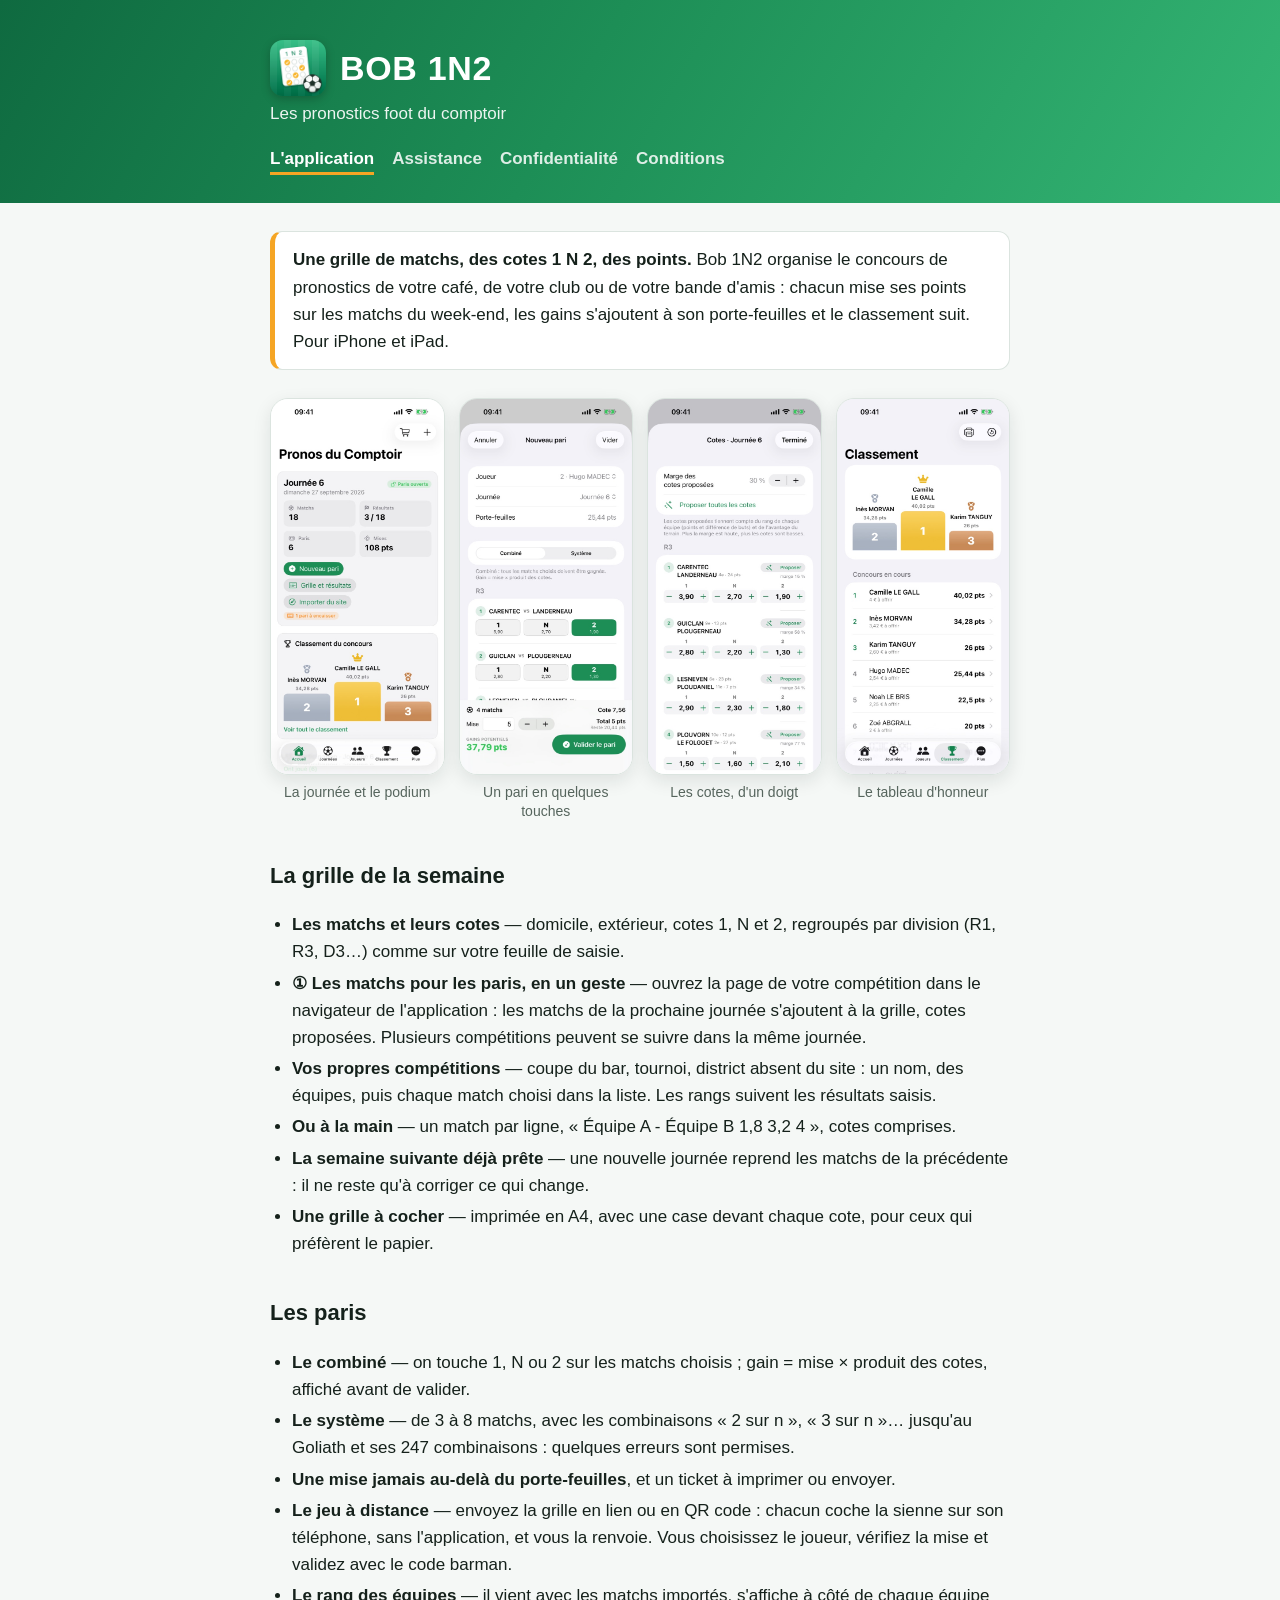
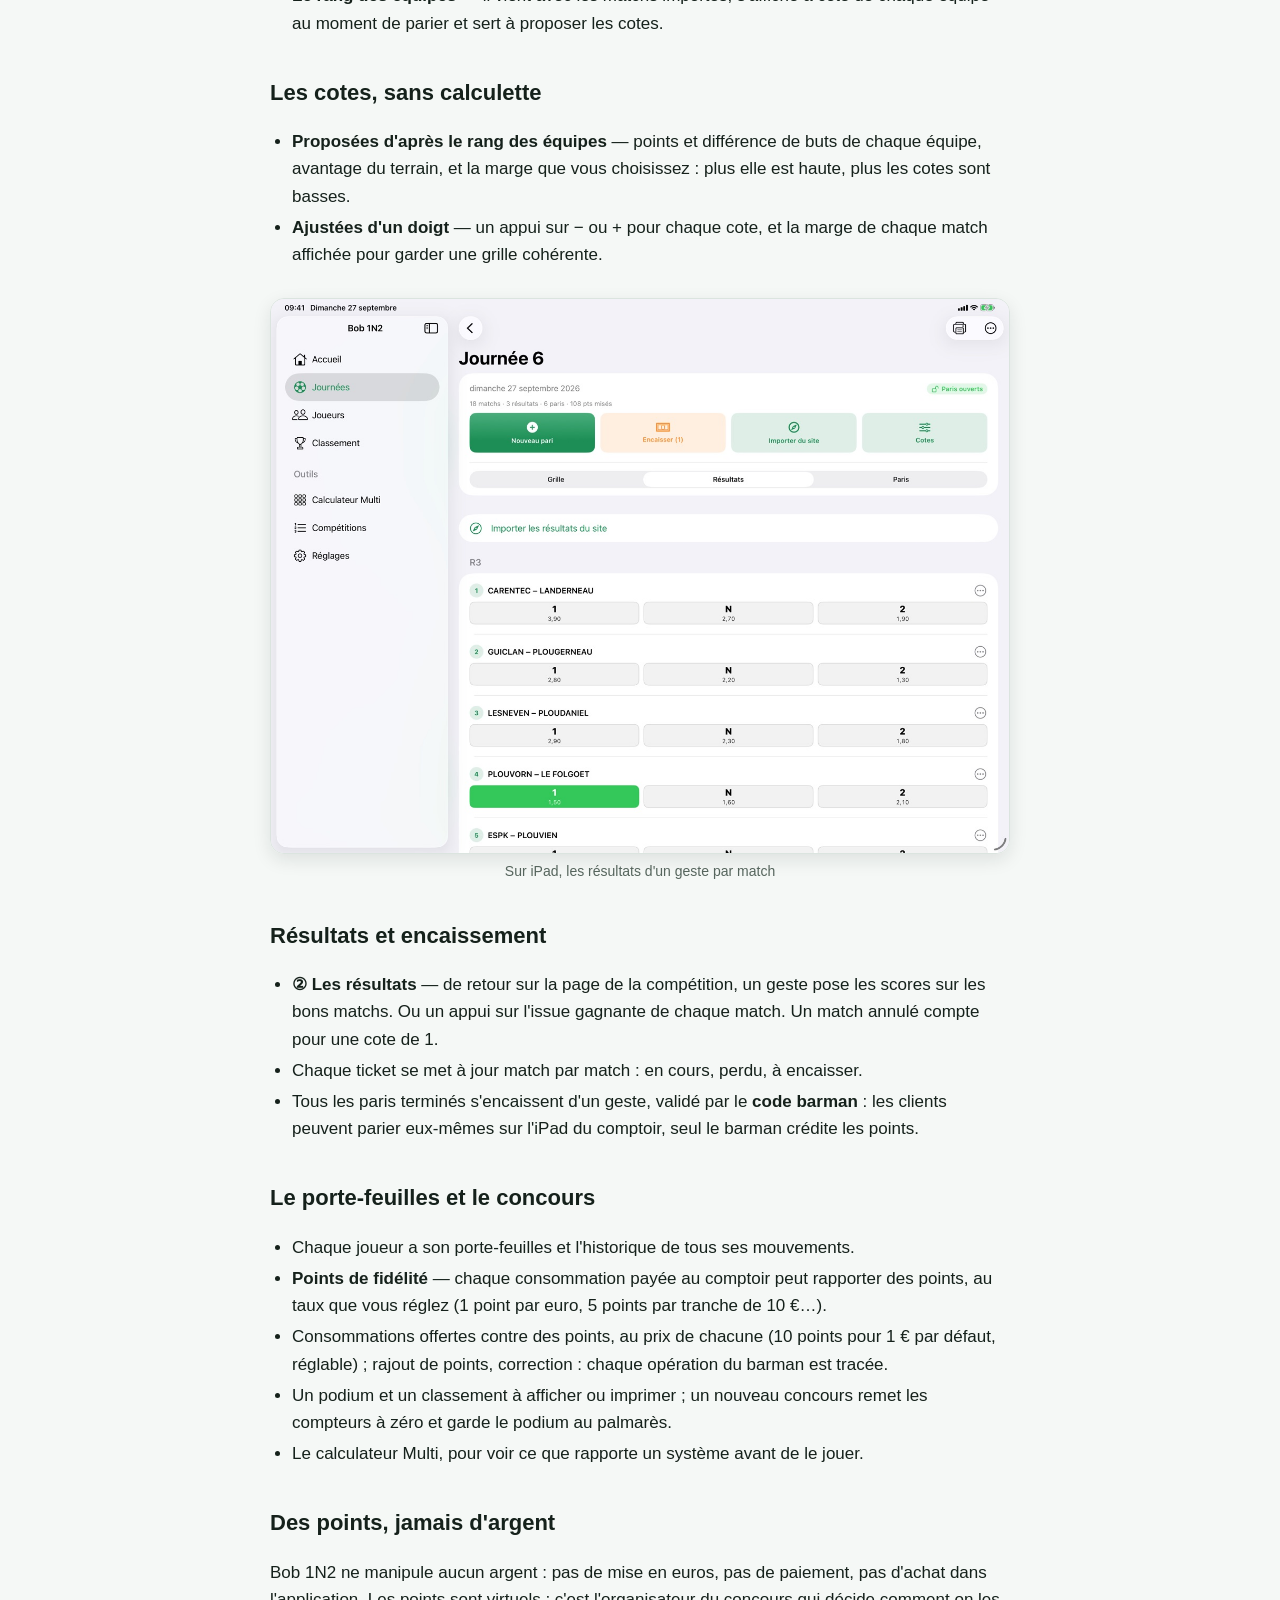
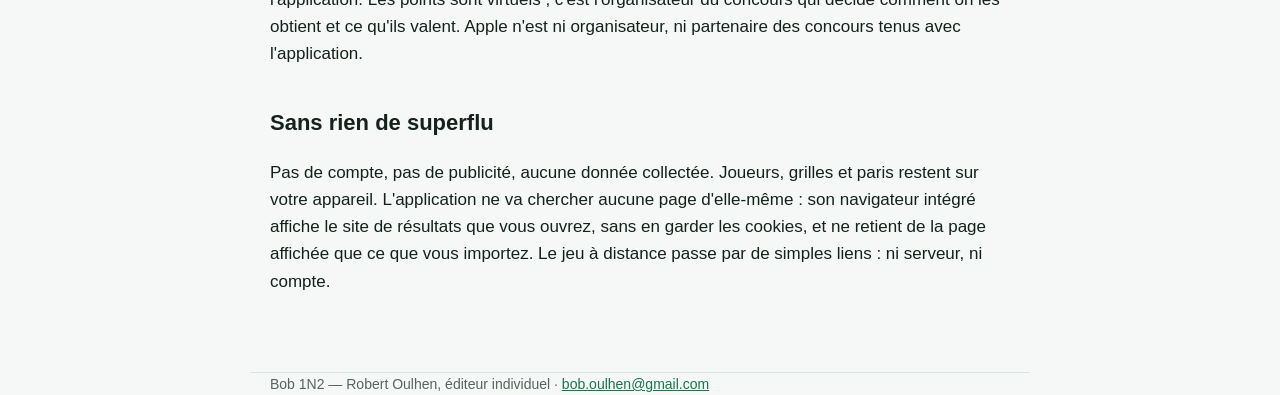
==== index.html @ dbadf841 "Jeu à distance : pages jouer/ et recu/ La grille part de l'app dans un lien (jouer/#…), le joueur la" ====
<!doctype html>
<html lang="fr">
<head>
<meta charset="utf-8">
<meta name="viewport" content="width=device-width, initial-scale=1">
<title>Les pronostics foot du comptoir — Bob 1N2</title>
<meta name="description" content="Bob 1N2 organise le concours de pronostics foot d'un café, d'un club ou d'une bande d'amis : grille 1 N 2, combinés et systèmes, points virtuels, classement. Sans compte, sans publicité.">
<link rel="icon" href="images/icone.png">
<link rel="apple-touch-icon" href="images/icone.png">
<link rel="stylesheet" href="style.css">
</head>
<body>
<header class="bandeau">
  <div class="dedans">
    <h1><img class="icone" src="images/icone.png" alt="" width="56" height="56">BOB 1N2</h1>
    <p class="accroche">Les pronostics foot du comptoir</p>
    <nav>
      <a href="index.html" aria-current="page">L'application</a>
      <a href="assistance.html">Assistance</a>
      <a href="confidentialite.html">Confidentialité</a>
      <a href="conditions.html">Conditions</a>
    </nav>
  </div>
</header>
<main class="dedans">
  <div class="encadre">
    <p><strong>Une grille de matchs, des cotes 1 N 2, des points.</strong> Bob 1N2 organise le
    concours de pronostics de votre café, de votre club ou de votre bande d'amis : chacun mise ses
    points sur les matchs du week-end, les gains s'ajoutent à son porte-feuilles et le classement
    suit. Pour iPhone et iPad.</p>
  </div>

  <div class="galerie">
    <figure><img src="images/accueil.jpg" alt="L'accueil : la journée en cours, ses matchs, ses paris et les mises, puis le podium du concours." width="599" height="1303">
      <figcaption>La journée et le podium</figcaption></figure>
    <figure><img src="images/pari.jpg" alt="Un pari : on touche 1, N ou 2 sur chaque match, la cote totale et les gains potentiels se calculent en direct." loading="lazy" width="599" height="1303">
      <figcaption>Un pari en quelques touches</figcaption></figure>
    <figure><img src="images/cotes.jpg" alt="Les cotes de la journée : chaque cote se règle avec − et +, la marge de chaque match s'affiche, et les cotes peuvent être proposées d'après les classements." loading="lazy" width="599" height="1303">
      <figcaption>Les cotes, d'un doigt</figcaption></figure>
    <figure><img src="images/classement.jpg" alt="Le classement du concours : le podium, puis tous les joueurs par nombre de points." loading="lazy" width="599" height="1303">
      <figcaption>Le tableau d'honneur</figcaption></figure>
  </div>

  <h2>La grille de la semaine</h2>
  <ul>
    <li><strong>Les matchs et leurs cotes</strong> — domicile, extérieur, cotes 1, N et 2, regroupés par
    division (R1, R3, D3…) comme sur votre feuille de saisie.</li>
    <li><strong>① Les matchs pour les paris, en un geste</strong> — ouvrez la page de votre compétition
    dans le navigateur de l'application : les matchs de la prochaine journée s'ajoutent à la grille,
    cotes proposées. Plusieurs compétitions peuvent se suivre dans la même journée.</li>
    <li><strong>Vos propres compétitions</strong> — coupe du bar, tournoi, district absent du site : un
    nom, des équipes, puis chaque match choisi dans la liste. Les rangs suivent les résultats saisis.</li>
    <li><strong>Ou à la main</strong> — un match par ligne, « Équipe A - Équipe B 1,8 3,2 4 », cotes
    comprises.</li>
    <li><strong>La semaine suivante déjà prête</strong> — une nouvelle journée reprend les matchs de la
    précédente : il ne reste qu'à corriger ce qui change.</li>
    <li><strong>Une grille à cocher</strong> — imprimée en A4, avec une case devant chaque cote, pour
    ceux qui préfèrent le papier.</li>
  </ul>

  <h2>Les paris</h2>
  <ul>
    <li><strong>Le combiné</strong> — on touche 1, N ou 2 sur les matchs choisis ; gain = mise × produit
    des cotes, affiché avant de valider.</li>
    <li><strong>Le système</strong> — de 3 à 8 matchs, avec les combinaisons « 2 sur n », « 3 sur n »…
    jusqu'au Goliath et ses 247 combinaisons : quelques erreurs sont permises.</li>
    <li><strong>Une mise jamais au-delà du porte-feuilles</strong>, et un ticket à imprimer ou envoyer.</li>
    <li><strong>Le jeu à distance</strong> — envoyez la grille en lien ou en QR code : chacun coche la
    sienne sur son téléphone, sans l'application, et vous la renvoie. Vous choisissez le joueur, vérifiez
    la mise et validez avec le code barman.</li>
    <li><strong>Le rang des équipes</strong> — il vient avec les matchs importés, s'affiche à côté de
    chaque équipe au moment de parier et sert à proposer les cotes.</li>
  </ul>

  <h2>Les cotes, sans calculette</h2>
  <ul>
    <li><strong>Proposées d'après le rang des équipes</strong> — points et différence de buts de chaque
    équipe, avantage du terrain, et la marge que vous choisissez : plus elle est haute, plus les cotes
    sont basses.</li>
    <li><strong>Ajustées d'un doigt</strong> — un appui sur − ou + pour chaque cote, et la marge de chaque
    match affichée pour garder une grille cohérente.</li>
  </ul>

  <figure class="large"><img src="images/ipad-resultats.jpg" alt="Sur iPad, la saisie des résultats : un appui sur l'issue gagnante de chaque match, qui passe en vert." loading="lazy" width="1400" height="1050">
    <figcaption>Sur iPad, les résultats d'un geste par match</figcaption></figure>

  <h2>Résultats et encaissement</h2>
  <ul>
    <li><strong>② Les résultats</strong> — de retour sur la page de la compétition, un geste pose les scores
    sur les bons matchs. Ou un appui sur l'issue gagnante de chaque match. Un match annulé compte pour
    une cote de 1.</li>
    <li>Chaque ticket se met à jour match par match : en cours, perdu, à encaisser.</li>
    <li>Tous les paris terminés s'encaissent d'un geste, validé par le <strong>code barman</strong> :
    les clients peuvent parier eux-mêmes sur l'iPad du comptoir, seul le barman crédite les points.</li>
  </ul>

  <h2>Le porte-feuilles et le concours</h2>
  <ul>
    <li>Chaque joueur a son porte-feuilles et l'historique de tous ses mouvements.</li>
    <li><strong>Points de fidélité</strong> — chaque consommation payée au comptoir peut rapporter des
    points, au taux que vous réglez (1 point par euro, 5 points par tranche de 10 €…).</li>
    <li>Consommations offertes contre des points, au prix de chacune (10 points pour 1 € par défaut,
    réglable) ; rajout de points, correction : chaque opération du barman est tracée.</li>
    <li>Un podium et un classement à afficher ou imprimer ; un nouveau concours remet les compteurs à
    zéro et garde le podium au palmarès.</li>
    <li>Le calculateur Multi, pour voir ce que rapporte un système avant de le jouer.</li>
  </ul>

  <h2>Des points, jamais d'argent</h2>
  <p>Bob 1N2 ne manipule aucun argent : pas de mise en euros, pas de paiement, pas d'achat dans
  l'application. Les points sont virtuels ; c'est l'organisateur du concours qui décide comment on les
  obtient et ce qu'ils valent. Apple n'est ni organisateur, ni partenaire des concours tenus avec
  l'application.</p>

  <h2>Sans rien de superflu</h2>
  <p>Pas de compte, pas de publicité, aucune donnée collectée. Joueurs, grilles et paris restent sur
  votre appareil. L'application ne va chercher aucune page d'elle-même : son navigateur intégré
  affiche le site de résultats que vous ouvrez, sans en garder les cookies, et ne retient de la page
  affichée que ce que vous importez. Le jeu à distance passe par de simples liens : ni serveur, ni
  compte.</p>
</main>
<footer class="dedans">Bob 1N2 — Robert Oulhen, éditeur individuel · <a href="mailto:bob.oulhen@gmail.com">bob.oulhen@gmail.com</a></footer>
</body>
</html>
---- style.css ----
:root { --encre: #15211b; --doux: #56655d; --fond: #f5f8f6; --carte: #ffffff; --trait: #dbe4df;
        --vert: #1d8e56; --vert-fonce: #0f6a40; --vert-clair: #34b574; --lien: #13784a; --or: #f5a524; }
@media (prefers-color-scheme: dark) {
  :root { --encre: #e6efe9; --doux: #9db0a5; --fond: #0e1512; --carte: #16211b; --trait: #27362e;
          --lien: #6fd3a0; }
}
* { box-sizing: border-box; }
body { margin: 0; background: var(--fond); color: var(--encre);
       font: 17px/1.6 -apple-system, BlinkMacSystemFont, "Segoe UI", sans-serif; }
.bandeau { background: linear-gradient(120deg, var(--vert-fonce), var(--vert) 45%, var(--vert-clair)); color: #fff; padding: 40px 0 28px; }
.dedans { max-width: 780px; margin: 0 auto; padding: 0 20px; }
h1 { margin: 0; font-size: 34px; letter-spacing: .02em; display: flex; align-items: center; gap: 14px; }
.icone { width: 56px; height: 56px; border-radius: 13px; box-shadow: 0 3px 10px rgba(0,0,0,.22); flex: none; }
.accroche { margin: 4px 0 18px; opacity: .92; }
nav { display: flex; gap: 18px; flex-wrap: wrap; }
nav a { color: #fff; text-decoration: none; font-weight: 600; opacity: .85; }
nav a[aria-current="page"] { opacity: 1; border-bottom: 3px solid var(--or); }
main.dedans { padding-top: 28px; padding-bottom: 60px; }
h2 { margin-top: 38px; font-size: 22px; }
h3 { margin-bottom: 4px; font-size: 18px; }
h3 + p { margin-top: 0; }
a { color: var(--lien); }
.date { color: var(--doux); font-size: 14px; }
.encadre { background: var(--carte); border: 1px solid var(--trait); border-left: 5px solid var(--or);
           border-radius: 12px; padding: 14px 18px; }
.encadre h3 { margin: 0 0 6px; }
.encadre p { margin: 0; }
.encadre p + p { margin-top: 8px; }
ul { padding-left: 22px; }
li { margin: 4px 0; }
table { width: 100%; border-collapse: collapse; margin: 12px 0; background: var(--carte); }
th, td { text-align: left; padding: 9px 10px; border-bottom: 1px solid var(--trait); vertical-align: top; }
th { font-size: 14px; color: var(--doux); }
footer { color: var(--doux); font-size: 14px; border-top: 1px solid var(--trait); padding: 18px 20px 40px; }
.galerie { display: grid; grid-template-columns: repeat(4, 1fr); gap: 14px; margin: 28px 0 8px; }
.galerie figure, .large { margin: 0; text-align: center; }
.galerie img, .large img { width: 100%; height: auto; display: block; border-radius: 18px; border: 1px solid var(--trait);
                           box-shadow: 0 6px 18px rgba(21,33,27,.10); }
.large { margin: 30px 0 8px; }
.large img { border-radius: 14px; }
figcaption { margin-top: 8px; font-size: 14px; color: var(--doux); line-height: 1.3; }
@media (max-width: 620px) {
  .galerie { grid-template-columns: repeat(2, 1fr); }
  h1 { font-size: 28px; }
  .icone { width: 46px; height: 46px; border-radius: 11px; }
}
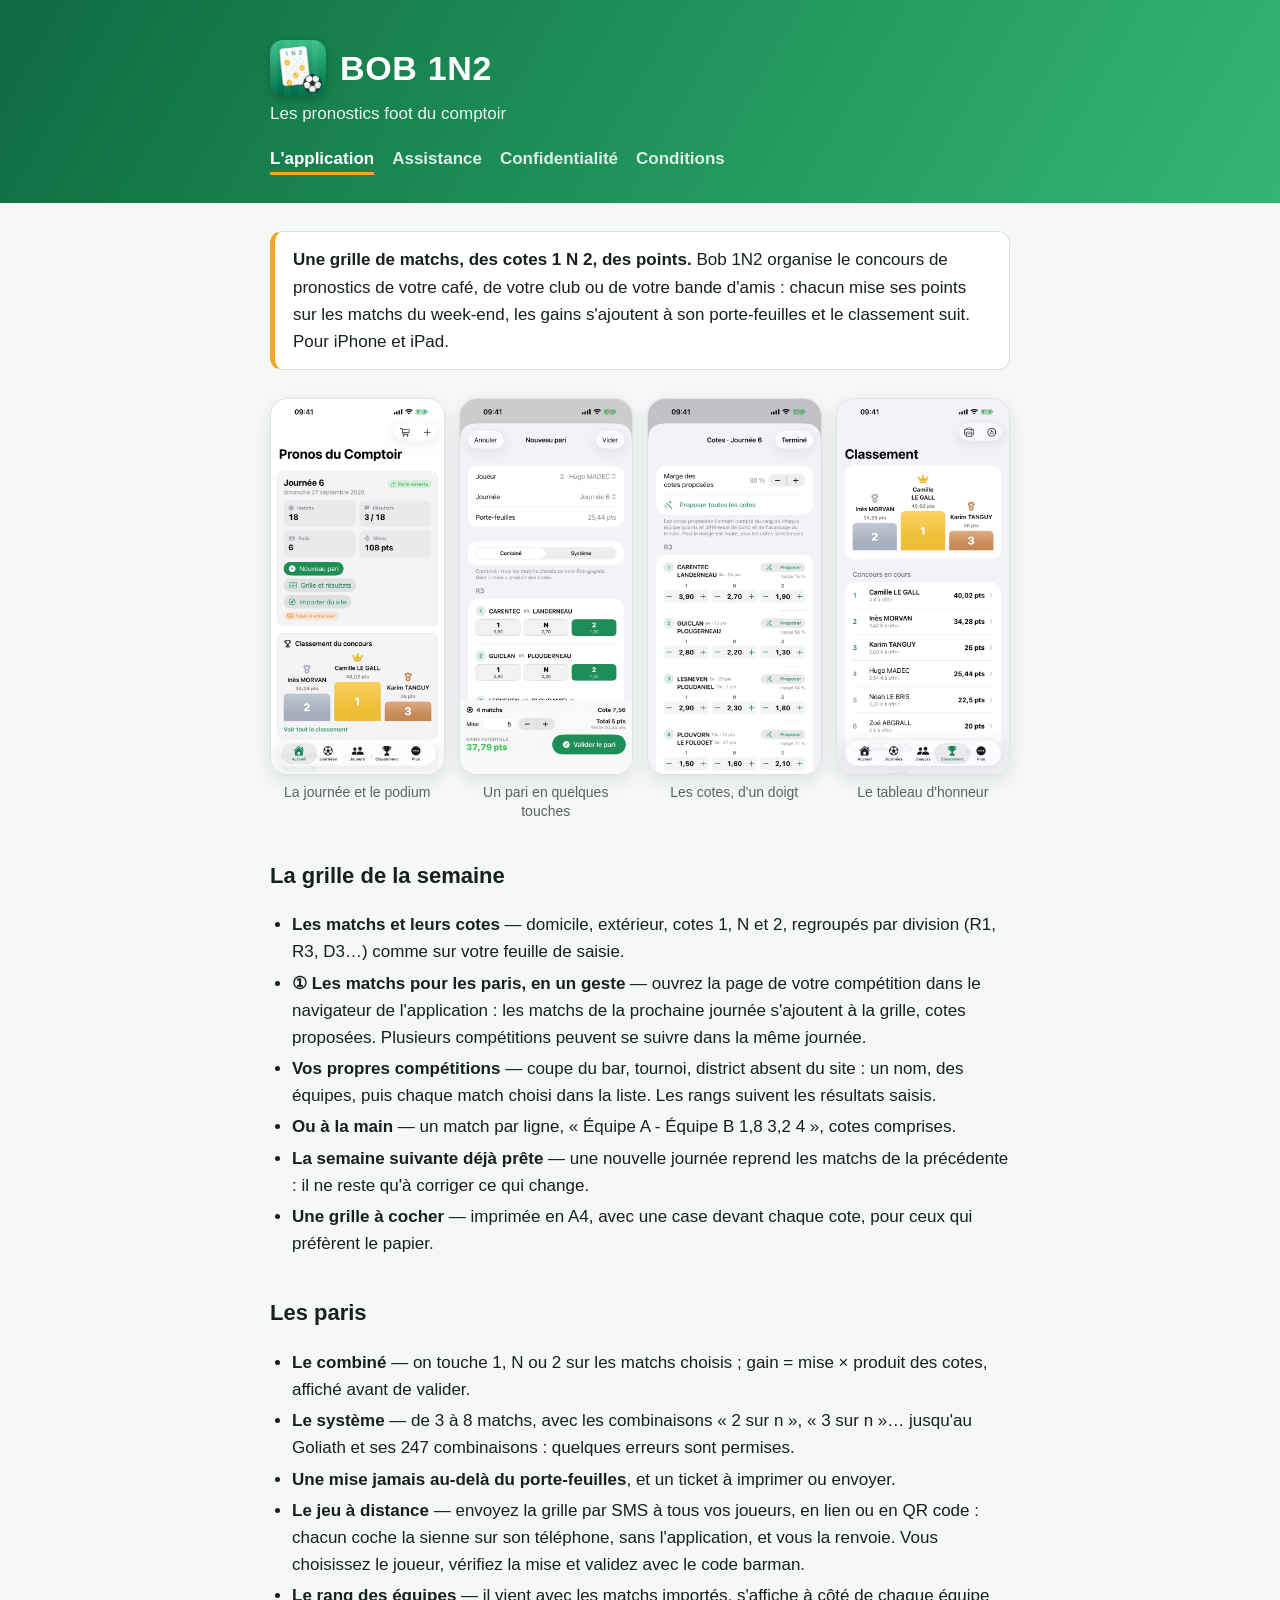
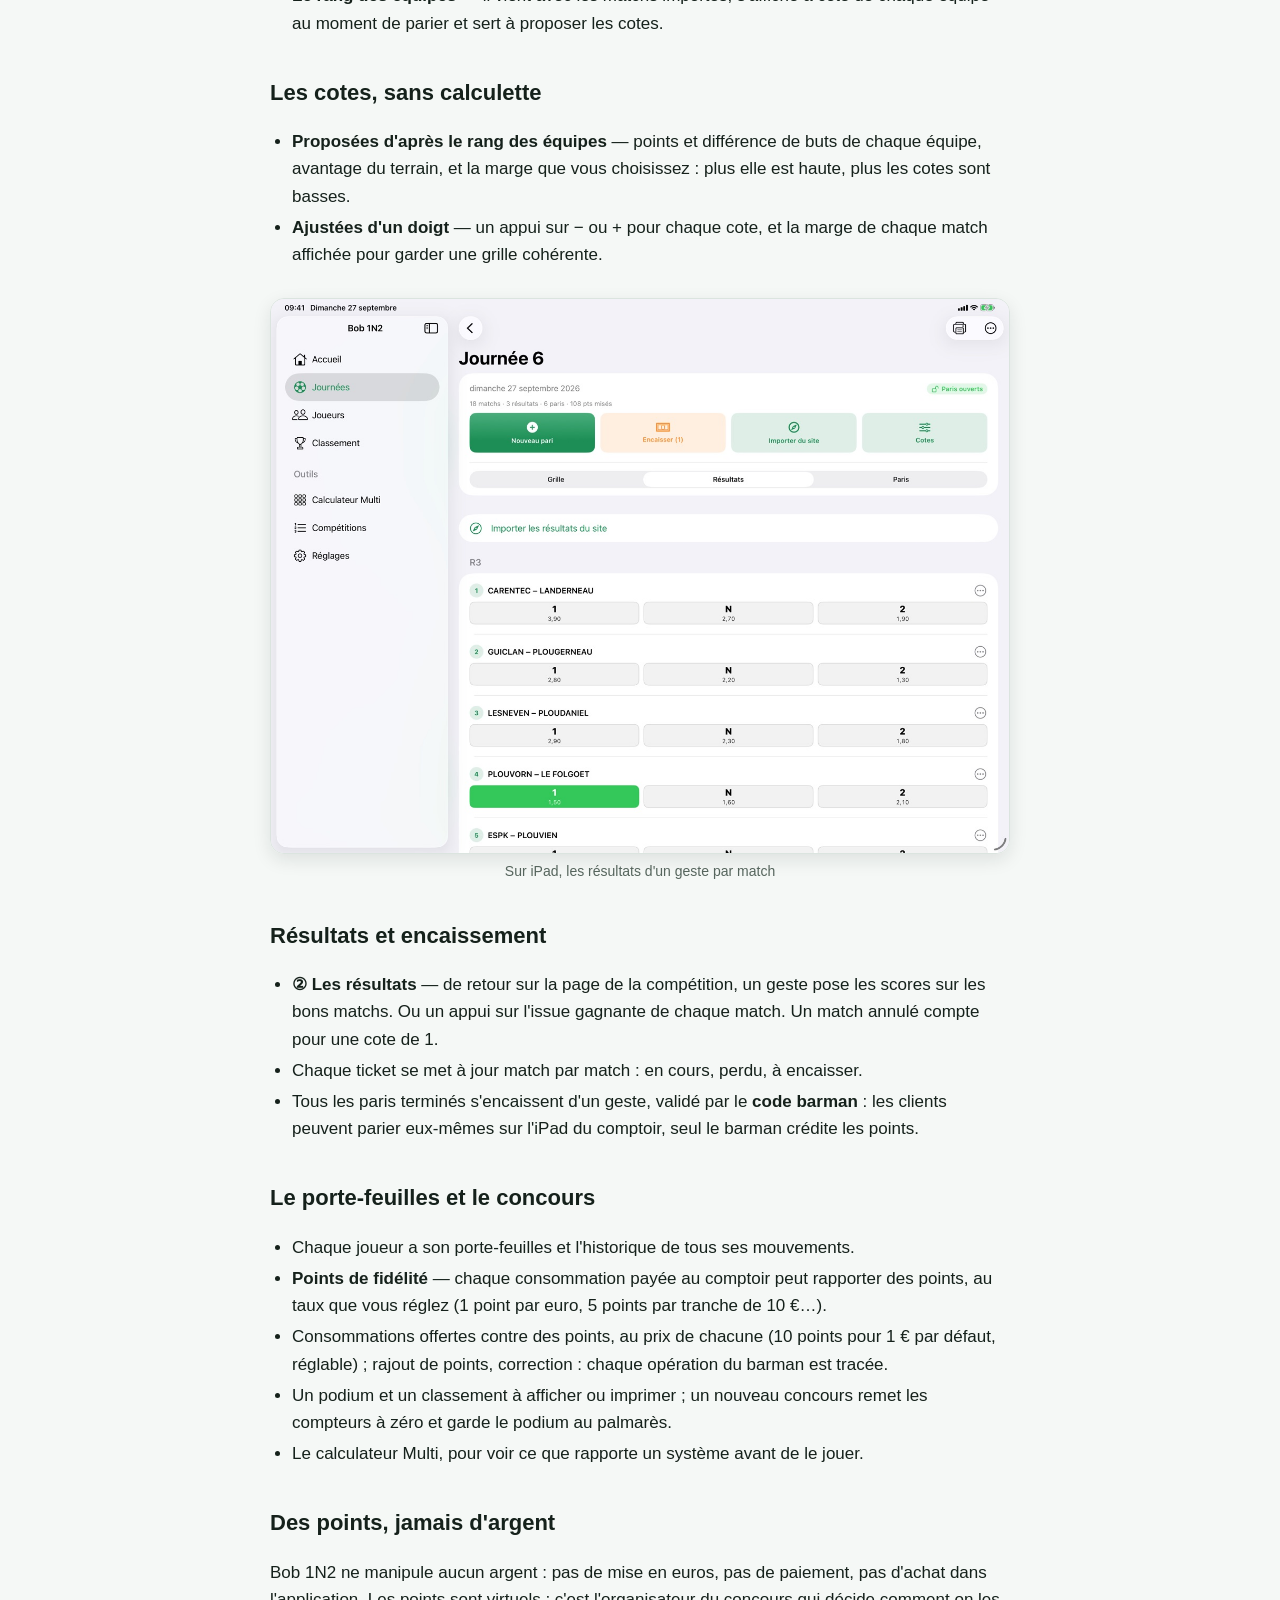
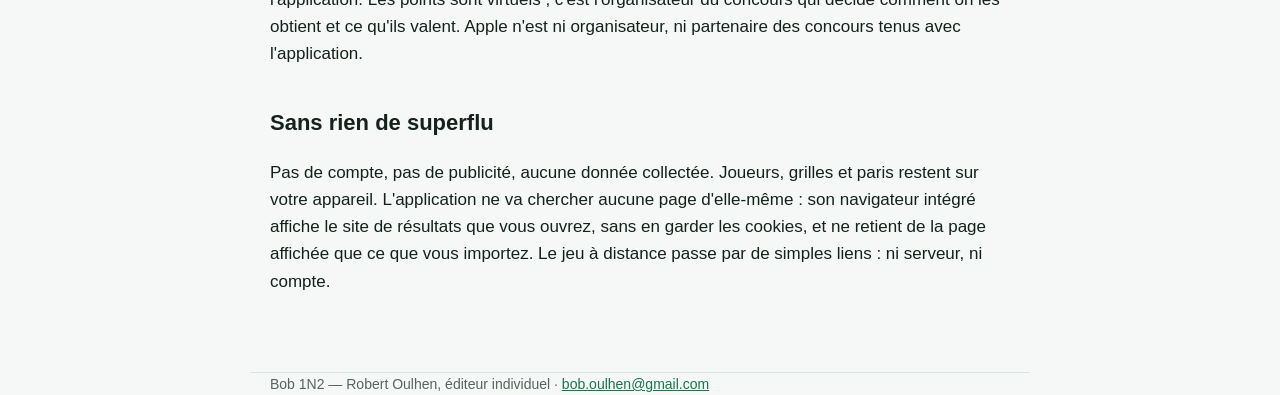
==== commit 1a5c0bab: "Jeu à distance : envoi par SMS et lien personnel Le lien envoyé à un joueur porte, après un « . », s" ====
--- a/index.html
+++ b/index.html
@@ -65,8 +65,8 @@
     <li><strong>Le système</strong> — de 3 à 8 matchs, avec les combinaisons « 2 sur n », « 3 sur n »…
     jusqu'au Goliath et ses 247 combinaisons : quelques erreurs sont permises.</li>
     <li><strong>Une mise jamais au-delà du porte-feuilles</strong>, et un ticket à imprimer ou envoyer.</li>
-    <li><strong>Le jeu à distance</strong> — envoyez la grille en lien ou en QR code : chacun coche la
-    sienne sur son téléphone, sans l'application, et vous la renvoie. Vous choisissez le joueur, vérifiez
+    <li><strong>Le jeu à distance</strong> — envoyez la grille par SMS à tous vos joueurs, en lien ou en
+    QR code : chacun coche la sienne sur son téléphone, sans l'application, et vous la renvoie. Vous choisissez le joueur, vérifiez
     la mise et validez avec le code barman.</li>
     <li><strong>Le rang des équipes</strong> — il vient avec les matchs importés, s'affiche à côté de
     chaque équipe au moment de parier et sert à proposer les cotes.</li>
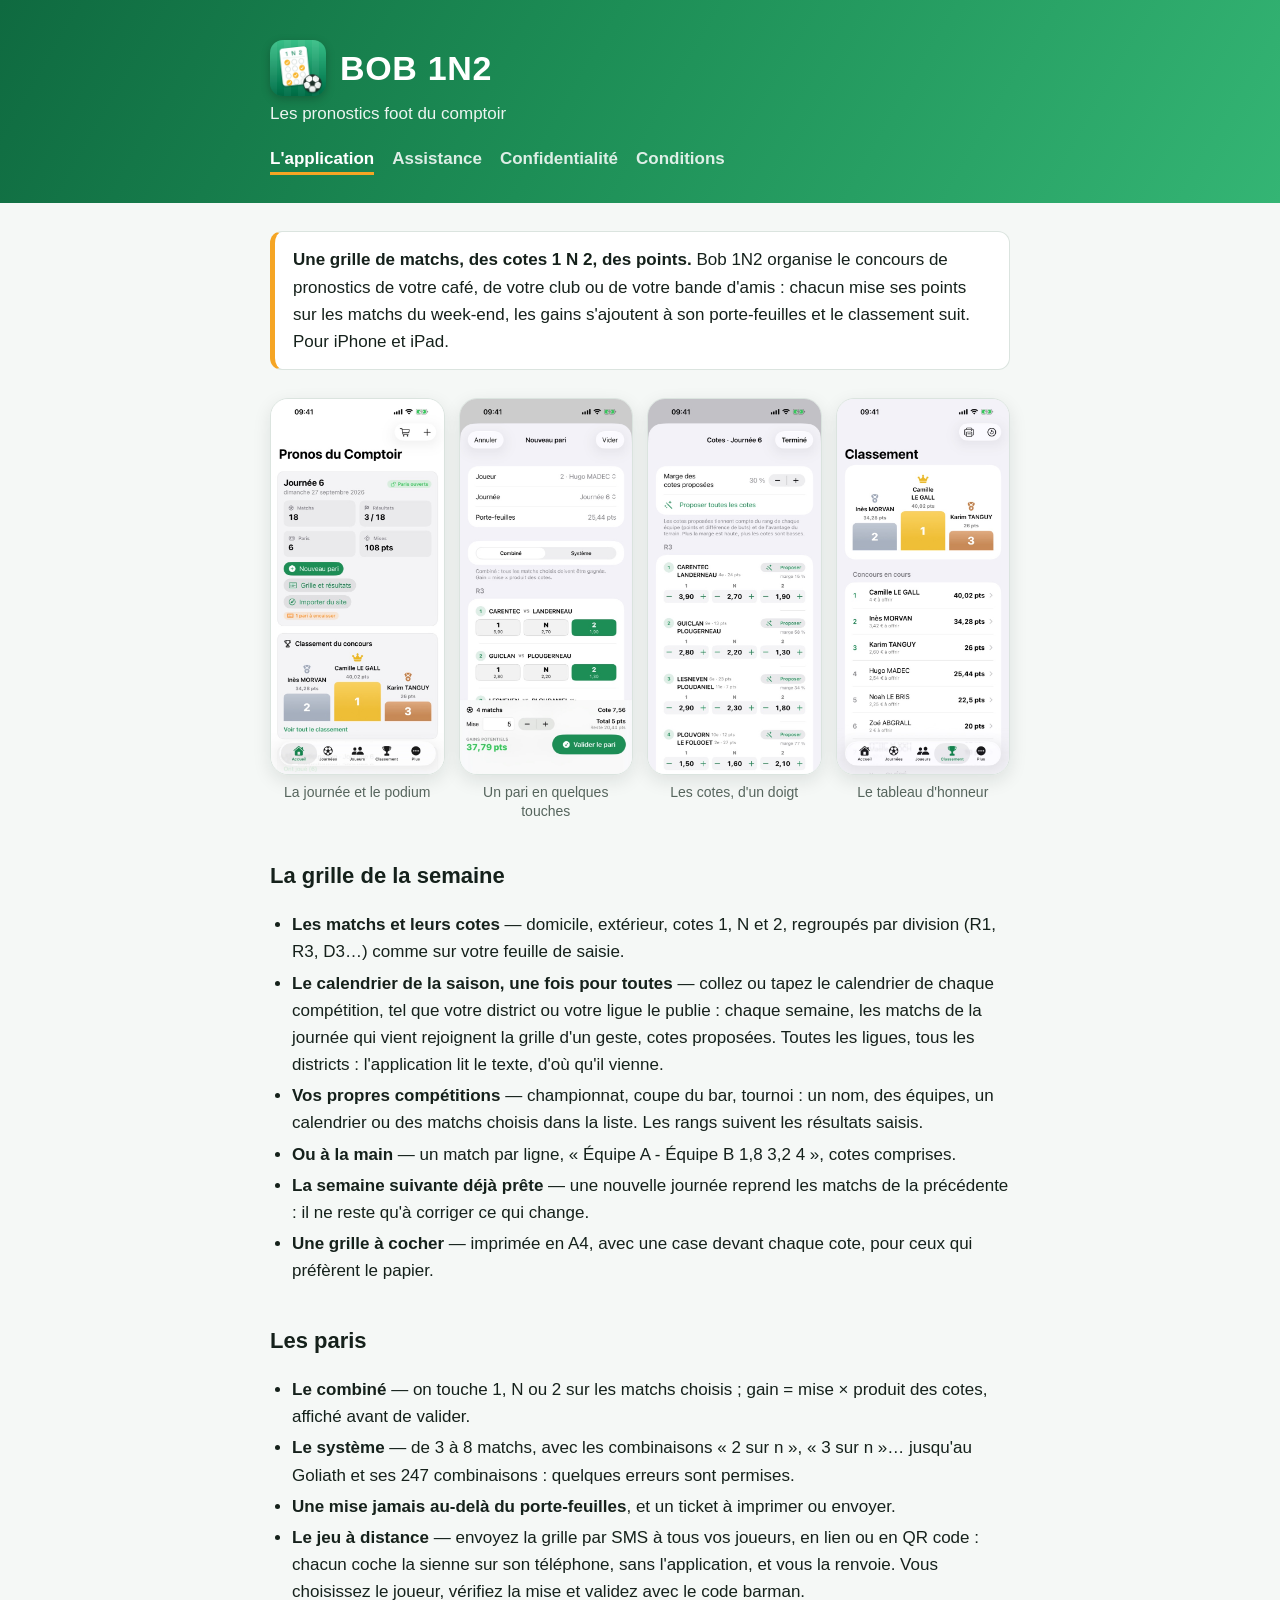
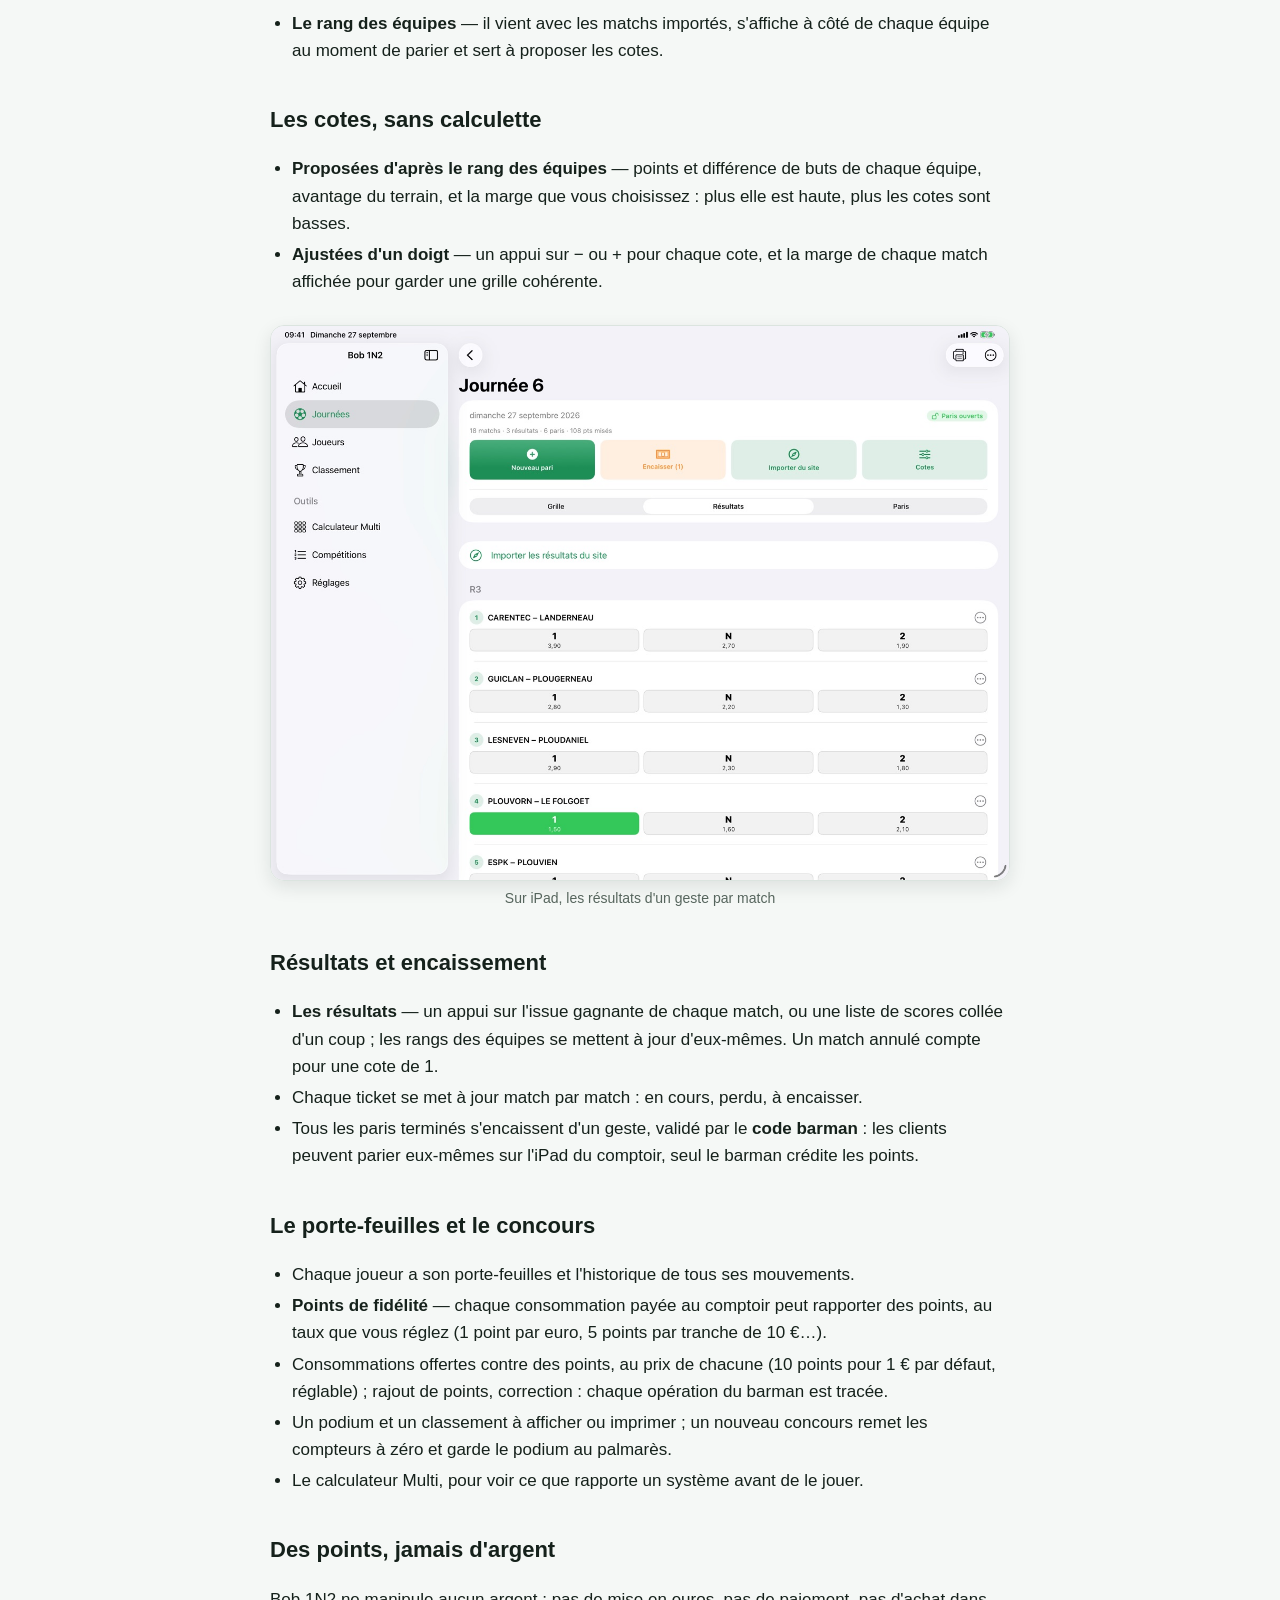
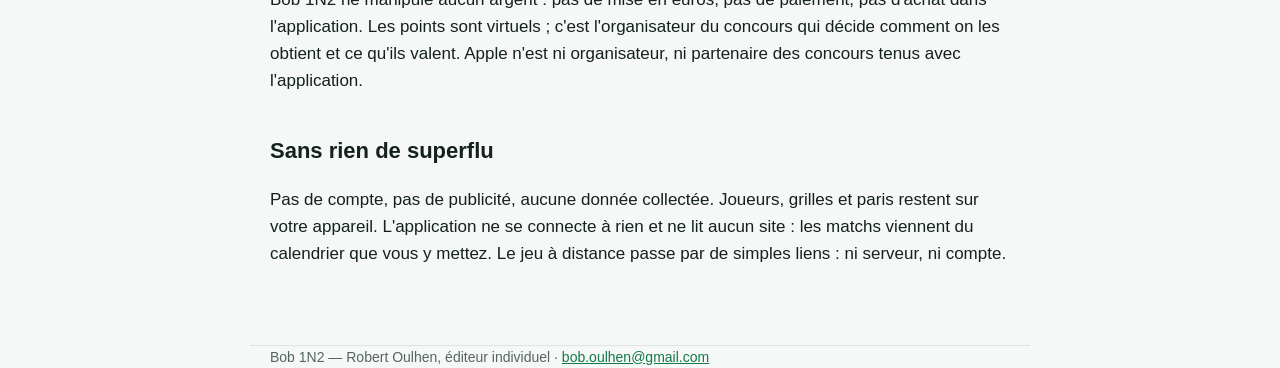
==== commit 18b36edd: "Plus de navigateur intégré : le calendrier de la saison à la place NEWSOUEST a refusé toute utilisat" ====
--- a/index.html
+++ b/index.html
@@ -45,11 +45,12 @@
   <ul>
     <li><strong>Les matchs et leurs cotes</strong> — domicile, extérieur, cotes 1, N et 2, regroupés par
     division (R1, R3, D3…) comme sur votre feuille de saisie.</li>
-    <li><strong>① Les matchs pour les paris, en un geste</strong> — ouvrez la page de votre compétition
-    dans le navigateur de l'application : les matchs de la prochaine journée s'ajoutent à la grille,
-    cotes proposées. Plusieurs compétitions peuvent se suivre dans la même journée.</li>
-    <li><strong>Vos propres compétitions</strong> — coupe du bar, tournoi, district absent du site : un
-    nom, des équipes, puis chaque match choisi dans la liste. Les rangs suivent les résultats saisis.</li>
+    <li><strong>Le calendrier de la saison, une fois pour toutes</strong> — collez ou tapez le
+    calendrier de chaque compétition, tel que votre district ou votre ligue le publie : chaque semaine,
+    les matchs de la journée qui vient rejoignent la grille d'un geste, cotes proposées. Toutes les
+    ligues, tous les districts : l'application lit le texte, d'où qu'il vienne.</li>
+    <li><strong>Vos propres compétitions</strong> — championnat, coupe du bar, tournoi : un nom, des
+    équipes, un calendrier ou des matchs choisis dans la liste. Les rangs suivent les résultats saisis.</li>
     <li><strong>Ou à la main</strong> — un match par ligne, « Équipe A - Équipe B 1,8 3,2 4 », cotes
     comprises.</li>
     <li><strong>La semaine suivante déjà prête</strong> — une nouvelle journée reprend les matchs de la
@@ -86,9 +87,9 @@
 
   <h2>Résultats et encaissement</h2>
   <ul>
-    <li><strong>② Les résultats</strong> — de retour sur la page de la compétition, un geste pose les scores
-    sur les bons matchs. Ou un appui sur l'issue gagnante de chaque match. Un match annulé compte pour
-    une cote de 1.</li>
+    <li><strong>Les résultats</strong> — un appui sur l'issue gagnante de chaque match, ou une liste de
+    scores collée d'un coup ; les rangs des équipes se mettent à jour d'eux-mêmes. Un match annulé
+    compte pour une cote de 1.</li>
     <li>Chaque ticket se met à jour match par match : en cours, perdu, à encaisser.</li>
     <li>Tous les paris terminés s'encaissent d'un geste, validé par le <strong>code barman</strong> :
     les clients peuvent parier eux-mêmes sur l'iPad du comptoir, seul le barman crédite les points.</li>
@@ -114,9 +115,8 @@
 
   <h2>Sans rien de superflu</h2>
   <p>Pas de compte, pas de publicité, aucune donnée collectée. Joueurs, grilles et paris restent sur
-  votre appareil. L'application ne va chercher aucune page d'elle-même : son navigateur intégré
-  affiche le site de résultats que vous ouvrez, sans en garder les cookies, et ne retient de la page
-  affichée que ce que vous importez. Le jeu à distance passe par de simples liens : ni serveur, ni
+  votre appareil. L'application ne se connecte à rien et ne lit aucun site : les matchs viennent du
+  calendrier que vous y mettez. Le jeu à distance passe par de simples liens : ni serveur, ni
   compte.</p>
 </main>
 <footer class="dedans">Bob 1N2 — Robert Oulhen, éditeur individuel · <a href="mailto:bob.oulhen@gmail.com">bob.oulhen@gmail.com</a></footer>
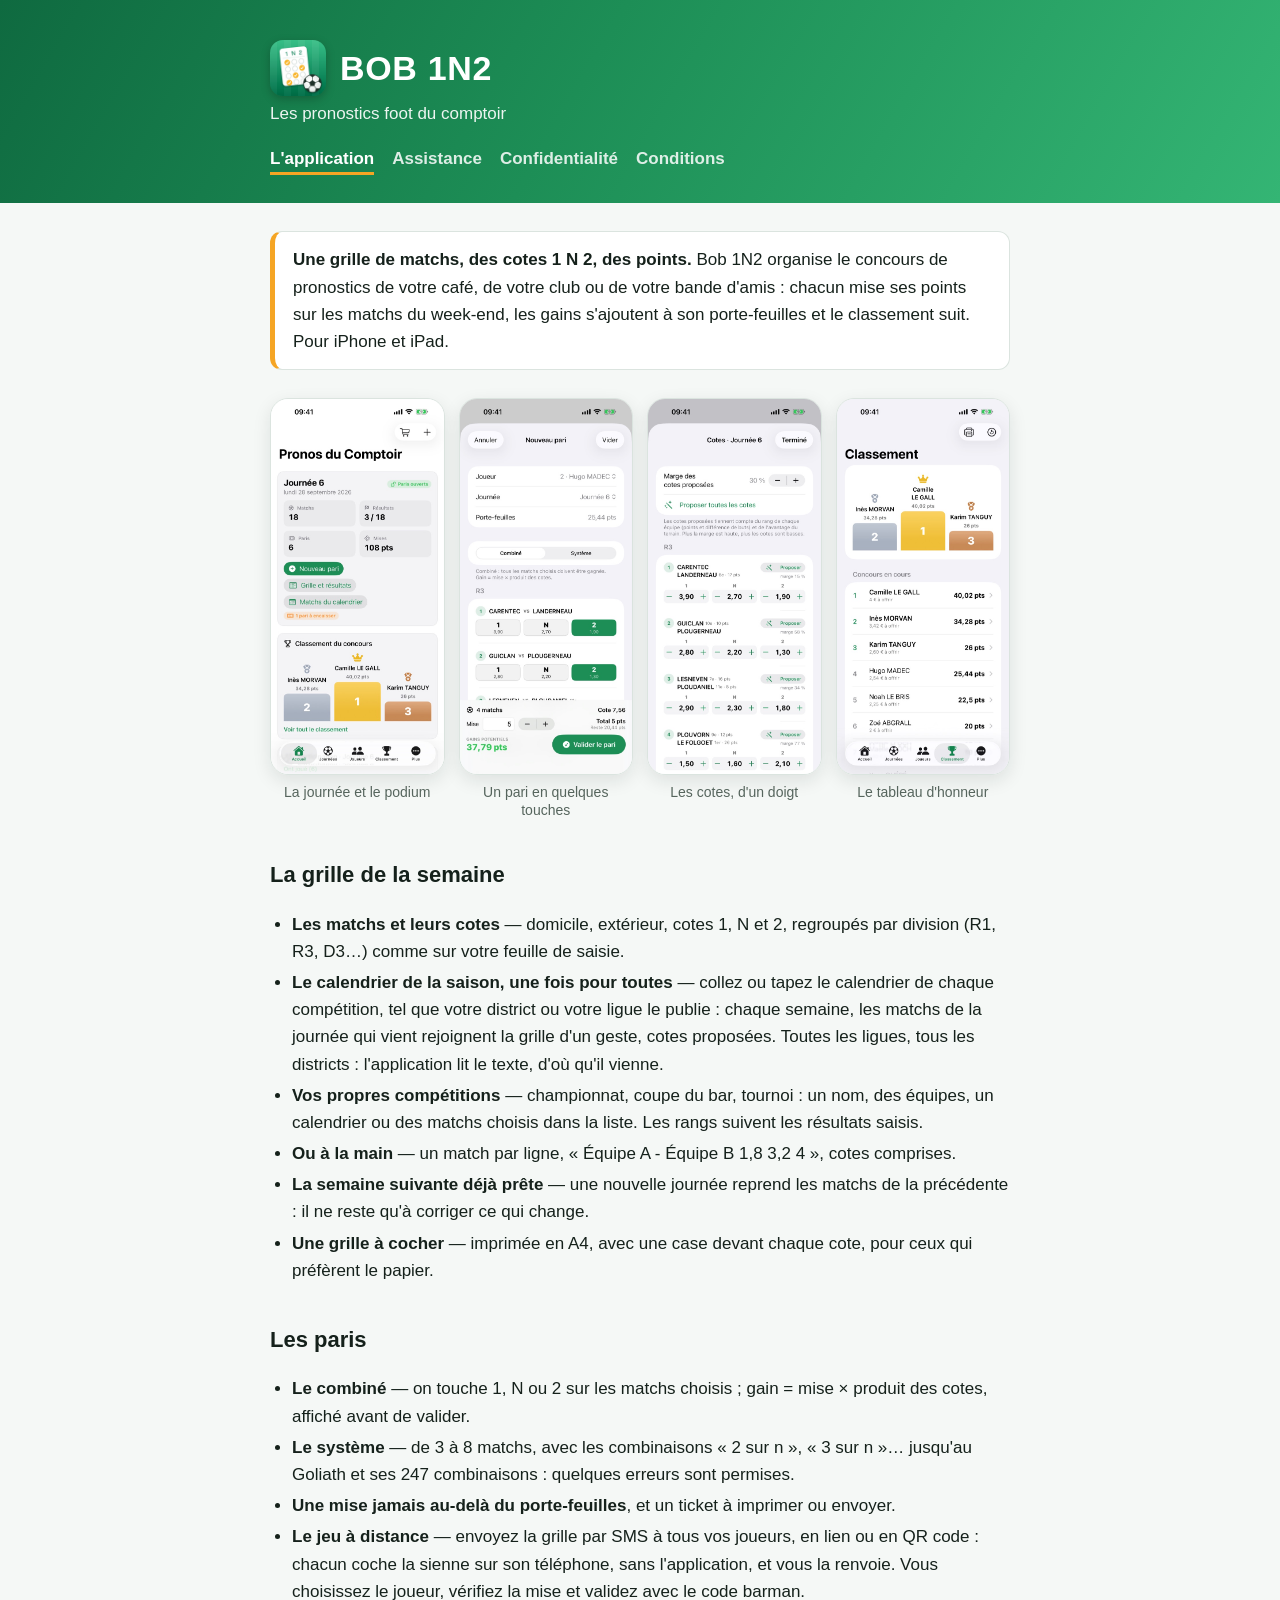
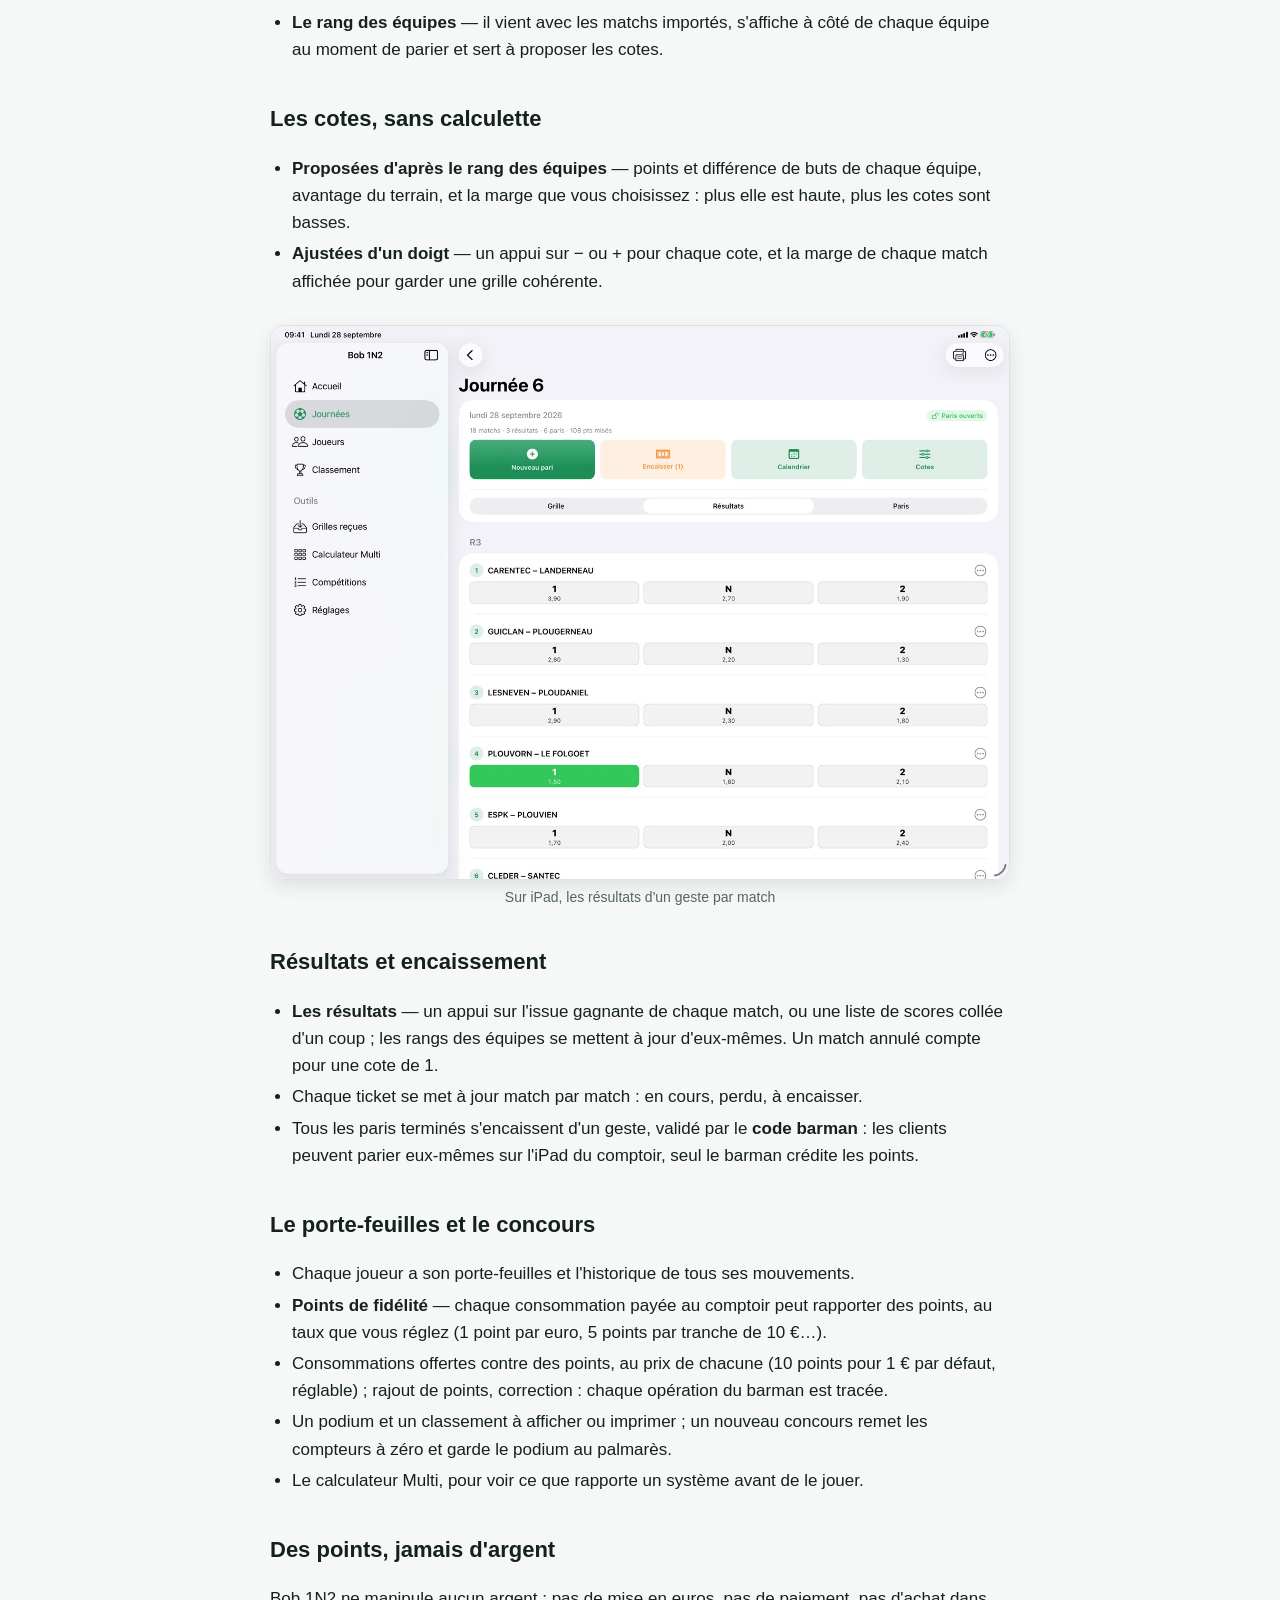
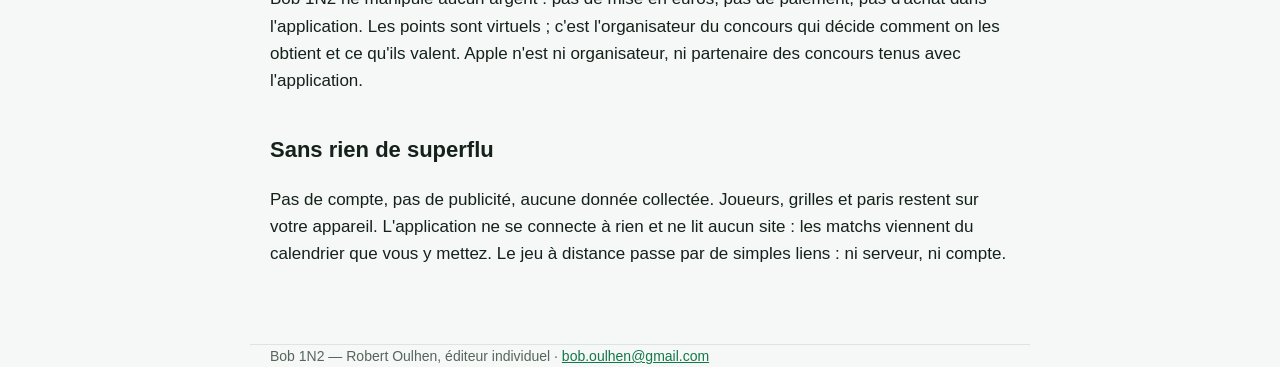
==== commit e3822fac: "Images reprises des nouvelles captures (Matchs du calendrier) Co-Authored-By: Claude Opus 5.5 <norep" ====
--- a/index.html
+++ b/index.html
@@ -31,13 +31,13 @@
   </div>
 
   <div class="galerie">
-    <figure><img src="images/accueil.jpg" alt="L'accueil : la journée en cours, ses matchs, ses paris et les mises, puis le podium du concours." width="599" height="1303">
+    <figure><img src="images/accueil.jpg" alt="L'accueil : la journée en cours, ses matchs, ses paris et les mises, puis le podium du concours." width="599" height="1301">
       <figcaption>La journée et le podium</figcaption></figure>
-    <figure><img src="images/pari.jpg" alt="Un pari : on touche 1, N ou 2 sur chaque match, la cote totale et les gains potentiels se calculent en direct." loading="lazy" width="599" height="1303">
+    <figure><img src="images/pari.jpg" alt="Un pari : on touche 1, N ou 2 sur chaque match, la cote totale et les gains potentiels se calculent en direct." loading="lazy" width="599" height="1301">
       <figcaption>Un pari en quelques touches</figcaption></figure>
-    <figure><img src="images/cotes.jpg" alt="Les cotes de la journée : chaque cote se règle avec − et +, la marge de chaque match s'affiche, et les cotes peuvent être proposées d'après les classements." loading="lazy" width="599" height="1303">
+    <figure><img src="images/cotes.jpg" alt="Les cotes de la journée : chaque cote se règle avec − et +, la marge de chaque match s'affiche, et les cotes peuvent être proposées d'après les classements." loading="lazy" width="599" height="1301">
       <figcaption>Les cotes, d'un doigt</figcaption></figure>
-    <figure><img src="images/classement.jpg" alt="Le classement du concours : le podium, puis tous les joueurs par nombre de points." loading="lazy" width="599" height="1303">
+    <figure><img src="images/classement.jpg" alt="Le classement du concours : le podium, puis tous les joueurs par nombre de points." loading="lazy" width="599" height="1301">
       <figcaption>Le tableau d'honneur</figcaption></figure>
   </div>
 
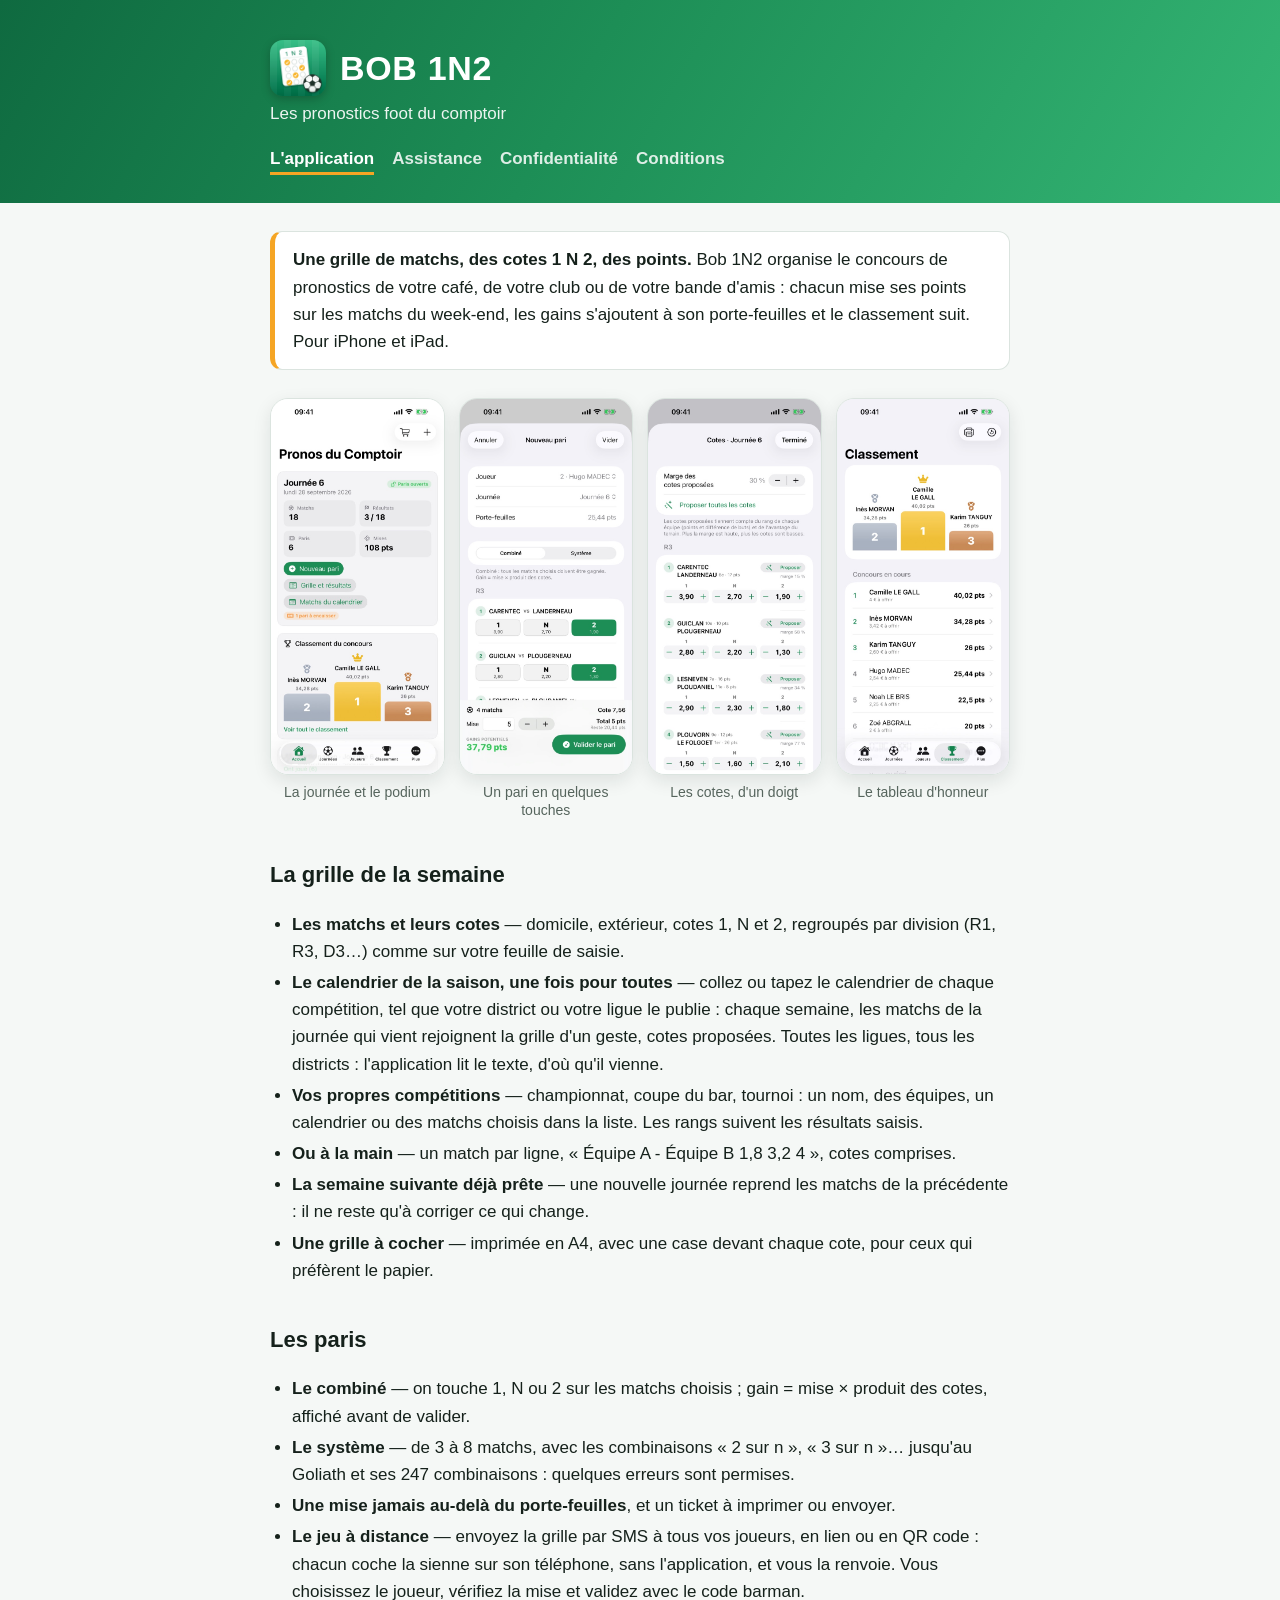
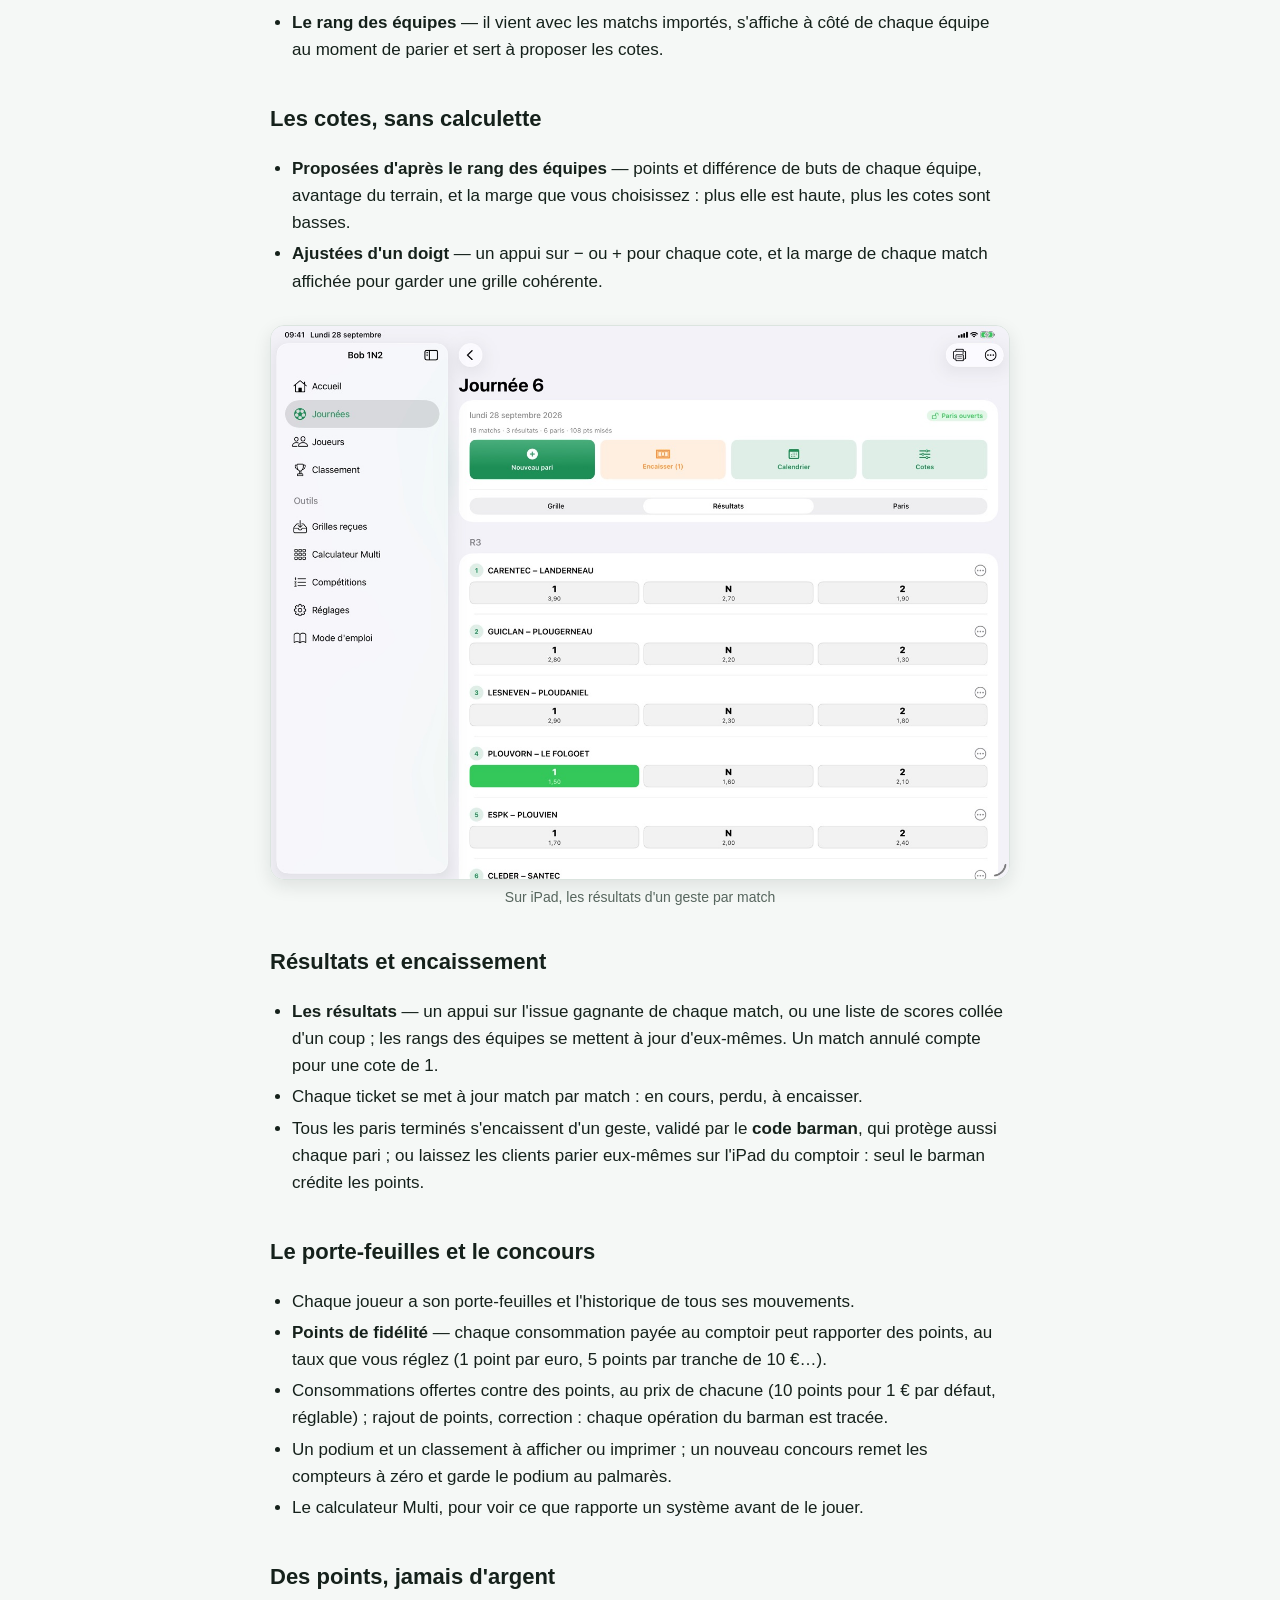
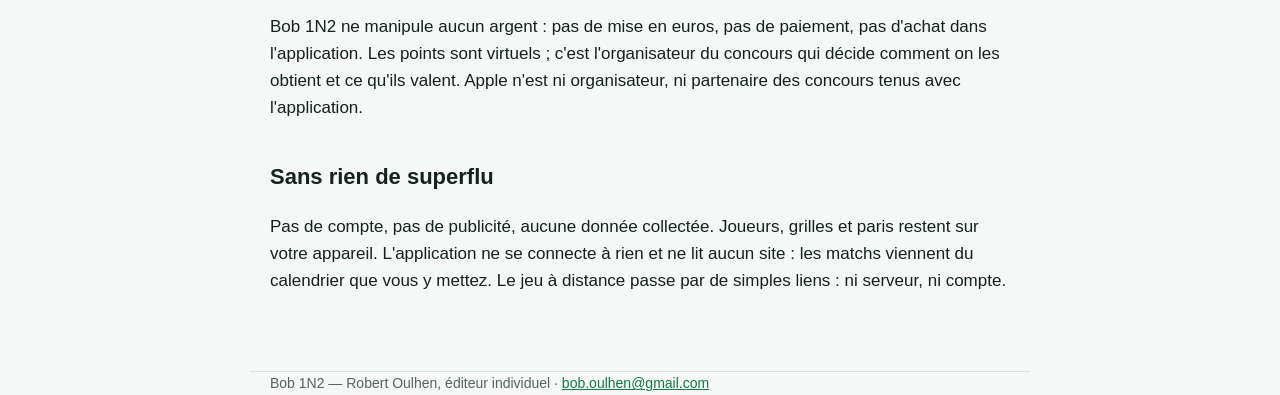
==== commit e325f2fb: "Code barman : il valide aussi chaque pari Co-Authored-By: Claude Opus 5.5 <noreply@anthropic.com>" ====
--- a/index.html
+++ b/index.html
@@ -91,8 +91,9 @@
     scores collée d'un coup ; les rangs des équipes se mettent à jour d'eux-mêmes. Un match annulé
     compte pour une cote de 1.</li>
     <li>Chaque ticket se met à jour match par match : en cours, perdu, à encaisser.</li>
-    <li>Tous les paris terminés s'encaissent d'un geste, validé par le <strong>code barman</strong> :
-    les clients peuvent parier eux-mêmes sur l'iPad du comptoir, seul le barman crédite les points.</li>
+    <li>Tous les paris terminés s'encaissent d'un geste, validé par le <strong>code barman</strong>, qui
+    protège aussi chaque pari ; ou laissez les clients parier eux-mêmes sur l'iPad du comptoir : seul le
+    barman crédite les points.</li>
   </ul>
 
   <h2>Le porte-feuilles et le concours</h2>
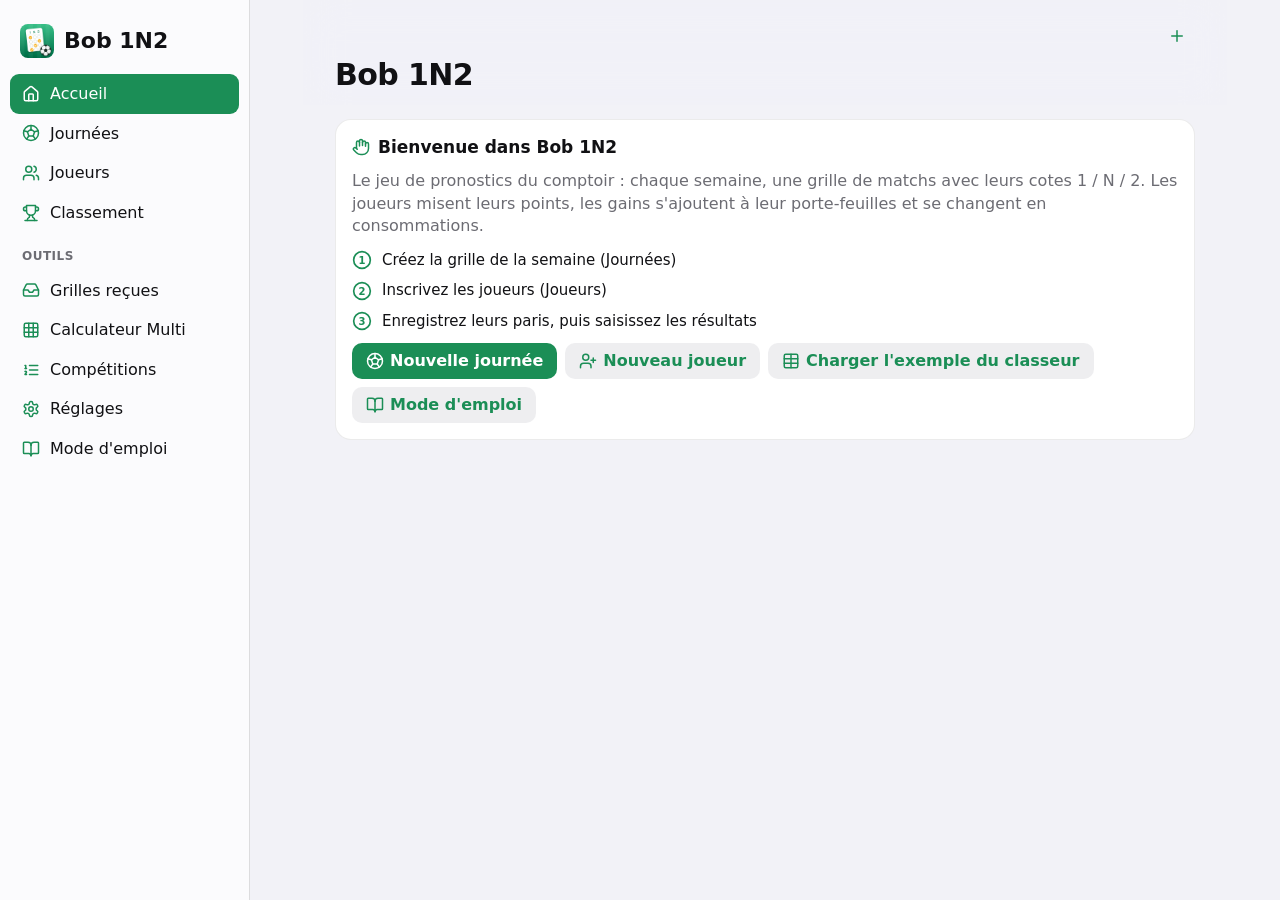
==== commit e3bb1376: "Version web de Bob 1N2 : toute l'app dans le navigateur Co-Authored-By: Claude Opus 5.5 <noreply@ant" ====
--- a/index.html
+++ b/index.html
@@ -1,125 +1,23 @@
 <!doctype html>
 <html lang="fr">
 <head>
-<meta charset="utf-8">
-<meta name="viewport" content="width=device-width, initial-scale=1">
-<title>Les pronostics foot du comptoir — Bob 1N2</title>
-<meta name="description" content="Bob 1N2 organise le concours de pronostics foot d'un café, d'un club ou d'une bande d'amis : grille 1 N 2, combinés et systèmes, points virtuels, classement. Sans compte, sans publicité.">
-<link rel="icon" href="images/icone.png">
-<link rel="apple-touch-icon" href="images/icone.png">
-<link rel="stylesheet" href="style.css">
+  <meta charset="utf-8">
+  <meta name="viewport" content="width=device-width, initial-scale=1, viewport-fit=cover">
+  <meta name="theme-color" content="#1b8e56">
+  <meta name="description" content="Bob 1N2 : le concours de pronostics foot du comptoir, en points virtuels.">
+  <meta name="apple-mobile-web-app-capable" content="yes">
+  <meta name="mobile-web-app-capable" content="yes">
+  <meta name="apple-mobile-web-app-status-bar-style" content="default">
+  <meta name="apple-mobile-web-app-title" content="Bob 1N2">
+  <title>Bob 1N2</title>
+  <link rel="manifest" href="manifest.webmanifest">
+  <link rel="icon" type="image/png" sizes="32x32" href="icones/favicon-32.png">
+  <link rel="apple-touch-icon" href="icones/icone-180.png">
+  <link rel="stylesheet" href="css/app.css">
 </head>
 <body>
-<header class="bandeau">
-  <div class="dedans">
-    <h1><img class="icone" src="images/icone.png" alt="" width="56" height="56">BOB 1N2</h1>
-    <p class="accroche">Les pronostics foot du comptoir</p>
-    <nav>
-      <a href="index.html" aria-current="page">L'application</a>
-      <a href="assistance.html">Assistance</a>
-      <a href="confidentialite.html">Confidentialité</a>
-      <a href="conditions.html">Conditions</a>
-    </nav>
-  </div>
-</header>
-<main class="dedans">
-  <div class="encadre">
-    <p><strong>Une grille de matchs, des cotes 1 N 2, des points.</strong> Bob 1N2 organise le
-    concours de pronostics de votre café, de votre club ou de votre bande d'amis : chacun mise ses
-    points sur les matchs du week-end, les gains s'ajoutent à son porte-feuilles et le classement
-    suit. Pour iPhone et iPad.</p>
-  </div>
-
-  <div class="galerie">
-    <figure><img src="images/accueil.jpg" alt="L'accueil : la journée en cours, ses matchs, ses paris et les mises, puis le podium du concours." width="599" height="1301">
-      <figcaption>La journée et le podium</figcaption></figure>
-    <figure><img src="images/pari.jpg" alt="Un pari : on touche 1, N ou 2 sur chaque match, la cote totale et les gains potentiels se calculent en direct." loading="lazy" width="599" height="1301">
-      <figcaption>Un pari en quelques touches</figcaption></figure>
-    <figure><img src="images/cotes.jpg" alt="Les cotes de la journée : chaque cote se règle avec − et +, la marge de chaque match s'affiche, et les cotes peuvent être proposées d'après les classements." loading="lazy" width="599" height="1301">
-      <figcaption>Les cotes, d'un doigt</figcaption></figure>
-    <figure><img src="images/classement.jpg" alt="Le classement du concours : le podium, puis tous les joueurs par nombre de points." loading="lazy" width="599" height="1301">
-      <figcaption>Le tableau d'honneur</figcaption></figure>
-  </div>
-
-  <h2>La grille de la semaine</h2>
-  <ul>
-    <li><strong>Les matchs et leurs cotes</strong> — domicile, extérieur, cotes 1, N et 2, regroupés par
-    division (R1, R3, D3…) comme sur votre feuille de saisie.</li>
-    <li><strong>Le calendrier de la saison, une fois pour toutes</strong> — collez ou tapez le
-    calendrier de chaque compétition, tel que votre district ou votre ligue le publie : chaque semaine,
-    les matchs de la journée qui vient rejoignent la grille d'un geste, cotes proposées. Toutes les
-    ligues, tous les districts : l'application lit le texte, d'où qu'il vienne.</li>
-    <li><strong>Vos propres compétitions</strong> — championnat, coupe du bar, tournoi : un nom, des
-    équipes, un calendrier ou des matchs choisis dans la liste. Les rangs suivent les résultats saisis.</li>
-    <li><strong>Ou à la main</strong> — un match par ligne, « Équipe A - Équipe B 1,8 3,2 4 », cotes
-    comprises.</li>
-    <li><strong>La semaine suivante déjà prête</strong> — une nouvelle journée reprend les matchs de la
-    précédente : il ne reste qu'à corriger ce qui change.</li>
-    <li><strong>Une grille à cocher</strong> — imprimée en A4, avec une case devant chaque cote, pour
-    ceux qui préfèrent le papier.</li>
-  </ul>
-
-  <h2>Les paris</h2>
-  <ul>
-    <li><strong>Le combiné</strong> — on touche 1, N ou 2 sur les matchs choisis ; gain = mise × produit
-    des cotes, affiché avant de valider.</li>
-    <li><strong>Le système</strong> — de 3 à 8 matchs, avec les combinaisons « 2 sur n », « 3 sur n »…
-    jusqu'au Goliath et ses 247 combinaisons : quelques erreurs sont permises.</li>
-    <li><strong>Une mise jamais au-delà du porte-feuilles</strong>, et un ticket à imprimer ou envoyer.</li>
-    <li><strong>Le jeu à distance</strong> — envoyez la grille par SMS à tous vos joueurs, en lien ou en
-    QR code : chacun coche la sienne sur son téléphone, sans l'application, et vous la renvoie. Vous choisissez le joueur, vérifiez
-    la mise et validez avec le code barman.</li>
-    <li><strong>Le rang des équipes</strong> — il vient avec les matchs importés, s'affiche à côté de
-    chaque équipe au moment de parier et sert à proposer les cotes.</li>
-  </ul>
-
-  <h2>Les cotes, sans calculette</h2>
-  <ul>
-    <li><strong>Proposées d'après le rang des équipes</strong> — points et différence de buts de chaque
-    équipe, avantage du terrain, et la marge que vous choisissez : plus elle est haute, plus les cotes
-    sont basses.</li>
-    <li><strong>Ajustées d'un doigt</strong> — un appui sur − ou + pour chaque cote, et la marge de chaque
-    match affichée pour garder une grille cohérente.</li>
-  </ul>
-
-  <figure class="large"><img src="images/ipad-resultats.jpg" alt="Sur iPad, la saisie des résultats : un appui sur l'issue gagnante de chaque match, qui passe en vert." loading="lazy" width="1400" height="1050">
-    <figcaption>Sur iPad, les résultats d'un geste par match</figcaption></figure>
-
-  <h2>Résultats et encaissement</h2>
-  <ul>
-    <li><strong>Les résultats</strong> — un appui sur l'issue gagnante de chaque match, ou une liste de
-    scores collée d'un coup ; les rangs des équipes se mettent à jour d'eux-mêmes. Un match annulé
-    compte pour une cote de 1.</li>
-    <li>Chaque ticket se met à jour match par match : en cours, perdu, à encaisser.</li>
-    <li>Tous les paris terminés s'encaissent d'un geste, validé par le <strong>code barman</strong>, qui
-    protège aussi chaque pari ; ou laissez les clients parier eux-mêmes sur l'iPad du comptoir : seul le
-    barman crédite les points.</li>
-  </ul>
-
-  <h2>Le porte-feuilles et le concours</h2>
-  <ul>
-    <li>Chaque joueur a son porte-feuilles et l'historique de tous ses mouvements.</li>
-    <li><strong>Points de fidélité</strong> — chaque consommation payée au comptoir peut rapporter des
-    points, au taux que vous réglez (1 point par euro, 5 points par tranche de 10 €…).</li>
-    <li>Consommations offertes contre des points, au prix de chacune (10 points pour 1 € par défaut,
-    réglable) ; rajout de points, correction : chaque opération du barman est tracée.</li>
-    <li>Un podium et un classement à afficher ou imprimer ; un nouveau concours remet les compteurs à
-    zéro et garde le podium au palmarès.</li>
-    <li>Le calculateur Multi, pour voir ce que rapporte un système avant de le jouer.</li>
-  </ul>
-
-  <h2>Des points, jamais d'argent</h2>
-  <p>Bob 1N2 ne manipule aucun argent : pas de mise en euros, pas de paiement, pas d'achat dans
-  l'application. Les points sont virtuels ; c'est l'organisateur du concours qui décide comment on les
-  obtient et ce qu'ils valent. Apple n'est ni organisateur, ni partenaire des concours tenus avec
-  l'application.</p>
-
-  <h2>Sans rien de superflu</h2>
-  <p>Pas de compte, pas de publicité, aucune donnée collectée. Joueurs, grilles et paris restent sur
-  votre appareil. L'application ne se connecte à rien et ne lit aucun site : les matchs viennent du
-  calendrier que vous y mettez. Le jeu à distance passe par de simples liens : ni serveur, ni
-  compte.</p>
-</main>
-<footer class="dedans">Bob 1N2 — Robert Oulhen, éditeur individuel · <a href="mailto:bob.oulhen@gmail.com">bob.oulhen@gmail.com</a></footer>
+  <div id="app"><noscript>Bob 1N2 a besoin de JavaScript.</noscript></div>
+  <div id="impression"></div>
+  <script type="module" src="js/app.js"></script>
 </body>
 </html>
--- a/css/app.css
+++ b/css/app.css
@@ -0,0 +1,750 @@
+/* Bob 1N2, version web : l'apparence de l'app iPhone (listes groupées, cartes, vert de l'icône),
+   en clair et en sombre. Les composants sont décrits dans js/ui/composants.js. */
+
+:root {
+  --accent: #1b8e56;
+  --accent-texte: #ffffff;
+  --accent-doux: rgba(27, 142, 86, 0.14);
+  --fond: #f2f2f7;
+  --surface: #ffffff;
+  --surface-2: #f2f2f7;
+  --surface-3: rgba(118, 118, 128, 0.12);
+  --texte: #111114;
+  --texte-2: #6c6c73;
+  --texte-3: #a0a0a8;
+  --separateur: rgba(60, 60, 67, 0.16);
+  --contour: rgba(0, 0, 0, 0.08);
+  --vert: #20a04b;
+  --rouge: #e5484d;
+  --orange: #f08c00;
+  --bleu: #0a7cff;
+  --violet: #8e4ec6;
+  --ombre: 0 10px 40px rgba(0, 0, 0, 0.18);
+  --rayon: 12px;
+  --rayon-grand: 16px;
+  --barre-onglets: 58px;
+  --police: -apple-system, BlinkMacSystemFont, "SF Pro Text", system-ui, "Segoe UI", Roboto, "Helvetica Neue", Arial, sans-serif;
+  color-scheme: light;
+}
+
+@media (prefers-color-scheme: dark) {
+  :root:not([data-theme="light"]) {
+    --accent: #2fb36f;
+    --accent-doux: rgba(47, 179, 111, 0.18);
+    --fond: #000000;
+    --surface: #1c1c1e;
+    --surface-2: #2c2c2e;
+    --surface-3: rgba(118, 118, 128, 0.24);
+    --texte: #f2f2f7;
+    --texte-2: #a1a1aa;
+    --texte-3: #6e6e76;
+    --separateur: rgba(84, 84, 88, 0.55);
+    --contour: rgba(255, 255, 255, 0.08);
+    --vert: #30c35f;
+    --rouge: #ff5f57;
+    --orange: #ffa23a;
+    --bleu: #3b9bff;
+    --ombre: 0 10px 40px rgba(0, 0, 0, 0.6);
+    color-scheme: dark;
+  }
+}
+
+:root[data-theme="dark"] {
+  --accent: #2fb36f;
+  --accent-doux: rgba(47, 179, 111, 0.18);
+  --fond: #000000;
+  --surface: #1c1c1e;
+  --surface-2: #2c2c2e;
+  --surface-3: rgba(118, 118, 128, 0.24);
+  --texte: #f2f2f7;
+  --texte-2: #a1a1aa;
+  --texte-3: #6e6e76;
+  --separateur: rgba(84, 84, 88, 0.55);
+  --contour: rgba(255, 255, 255, 0.08);
+  --vert: #30c35f;
+  --rouge: #ff5f57;
+  --orange: #ffa23a;
+  --bleu: #3b9bff;
+  color-scheme: dark;
+}
+
+* { box-sizing: border-box; }
+
+html { -webkit-text-size-adjust: 100%; }
+
+body {
+  margin: 0;
+  background: var(--fond);
+  color: var(--texte);
+  font-family: var(--police);
+  font-size: 16px;
+  line-height: 1.35;
+  -webkit-font-smoothing: antialiased;
+  -webkit-tap-highlight-color: transparent;
+  overflow-x: hidden;
+}
+
+body.feuille-ouverte { overflow: hidden; }
+
+button, input, select, textarea { font: inherit; color: inherit; }
+button { cursor: pointer; }
+button:disabled { cursor: default; }
+a { color: var(--accent); }
+h1, h2, h3, p { margin: 0; }
+svg.icone { flex: none; display: inline-block; vertical-align: middle; }
+
+.chiffres { font-variant-numeric: tabular-nums; }
+.secondaire { color: var(--texte-2); }
+.tertiaire { color: var(--texte-3); }
+.petit { font-size: 13px; }
+.tres-petit { font-size: 11px; }
+.gras { font-weight: 600; }
+.tres-gras { font-weight: 800; }
+.centre { text-align: center; }
+.droite { text-align: right; }
+.vert { color: var(--vert); }
+.rouge { color: var(--rouge); }
+.orange { color: var(--orange); }
+.bleu { color: var(--bleu); }
+.accent { color: var(--accent); }
+.ligne-unique { white-space: nowrap; overflow: hidden; text-overflow: ellipsis; }
+.masque { display: none !important; }
+.pile { display: flex; flex-direction: column; gap: 12px; }
+.rangee { display: flex; align-items: center; gap: 8px; }
+.rangee.espace { justify-content: space-between; }
+.rangee.envelopper { flex-wrap: wrap; }
+.grandit { flex: 1; min-width: 0; }
+.grille-2 { display: grid; grid-template-columns: repeat(2, minmax(0, 1fr)); gap: 10px; }
+.grille-3 { display: grid; grid-template-columns: repeat(3, minmax(0, 1fr)); gap: 10px; }
+.grille-4 { display: grid; grid-template-columns: repeat(4, minmax(0, 1fr)); gap: 10px; }
+@media (max-width: 480px) { .grille-4 { grid-template-columns: repeat(2, minmax(0, 1fr)); } }
+
+/* MARK: - Disposition générale */
+
+.app { min-height: 100vh; min-height: 100dvh; }
+
+.barre-laterale { display: none; }
+
+.contenu {
+  padding: 0 16px calc(var(--barre-onglets) + 28px + env(safe-area-inset-bottom));
+  padding-left: max(16px, env(safe-area-inset-left));
+  padding-right: max(16px, env(safe-area-inset-right));
+}
+
+.barre-onglets {
+  position: fixed;
+  left: 0; right: 0; bottom: 0;
+  z-index: 50;
+  display: flex;
+  height: calc(var(--barre-onglets) + env(safe-area-inset-bottom));
+  padding-bottom: env(safe-area-inset-bottom);
+  background: color-mix(in srgb, var(--surface) 88%, transparent);
+  -webkit-backdrop-filter: saturate(180%) blur(20px);
+  backdrop-filter: saturate(180%) blur(20px);
+  border-top: 0.5px solid var(--separateur);
+}
+
+.onglet {
+  flex: 1;
+  display: flex;
+  flex-direction: column;
+  align-items: center;
+  justify-content: center;
+  gap: 2px;
+  border: 0;
+  background: none;
+  color: var(--texte-3);
+  font-size: 10.5px;
+  font-weight: 500;
+  text-decoration: none;
+}
+.onglet.actif { color: var(--accent); }
+
+@media (min-width: 900px) {
+  .app { display: grid; grid-template-columns: 250px minmax(0, 1fr); }
+  .barre-onglets { display: none; }
+  .barre-laterale {
+    display: block;
+    position: sticky;
+    top: 0;
+    height: 100vh;
+    overflow-y: auto;
+    padding: 18px 10px;
+    background: var(--surface-2);
+    border-right: 0.5px solid var(--separateur);
+  }
+  :root[data-theme="dark"] .barre-laterale, .barre-laterale { background: color-mix(in srgb, var(--surface) 70%, var(--fond)); }
+  .contenu { padding: 0 32px 48px; }
+}
+
+.barre-laterale .titre-app {
+  display: flex; align-items: center; gap: 10px;
+  padding: 6px 10px 16px;
+  font-size: 22px; font-weight: 800;
+}
+.barre-laterale .titre-app img { width: 34px; height: 34px; border-radius: 8px; }
+.barre-laterale .groupe-titre {
+  padding: 16px 12px 6px;
+  font-size: 12px; font-weight: 600; text-transform: uppercase; letter-spacing: 0.04em;
+  color: var(--texte-2);
+}
+.lien-lateral {
+  display: flex; align-items: center; gap: 10px;
+  width: 100%;
+  padding: 9px 12px;
+  border: 0; border-radius: 9px;
+  background: none;
+  color: var(--texte);
+  text-align: left;
+  text-decoration: none;
+  font-weight: 500;
+}
+.lien-lateral .icone { color: var(--accent); }
+.lien-lateral:hover { background: var(--surface-3); }
+.lien-lateral.actif { background: var(--accent); color: var(--accent-texte); }
+.lien-lateral.actif .icone { color: var(--accent-texte); }
+.lien-lateral .compteur { margin-left: auto; font-size: 13px; opacity: 0.8; }
+
+/* MARK: - Écran */
+
+.ecran { max-width: 860px; margin: 0 auto; }
+.ecran.large { max-width: 1180px; }
+
+.entete {
+  position: sticky;
+  top: 0;
+  z-index: 20;
+  margin: 0 -16px 8px;
+  padding: calc(10px + env(safe-area-inset-top)) 16px 10px;
+  background: color-mix(in srgb, var(--fond) 86%, transparent);
+  -webkit-backdrop-filter: saturate(180%) blur(20px);
+  backdrop-filter: saturate(180%) blur(20px);
+}
+@media (min-width: 900px) { .entete { margin: 0 -32px 8px; padding: 18px 32px 12px; } }
+
+.entete-barre { display: flex; align-items: center; gap: 8px; min-height: 36px; }
+.entete-barre .actions { margin-left: auto; display: flex; align-items: center; gap: 4px; flex-wrap: wrap; justify-content: flex-end; }
+.entete h1 { font-size: 30px; font-weight: 800; letter-spacing: -0.02em; line-height: 1.15; margin-top: 4px; }
+.entete .sous-titre { color: var(--texte-2); font-size: 15px; margin-top: 2px; }
+.bouton-retour {
+  display: inline-flex; align-items: center; gap: 2px;
+  margin-left: -6px;
+  padding: 6px 6px;
+  border: 0; background: none;
+  color: var(--accent);
+  font-size: 17px;
+}
+
+/* MARK: - Listes groupées */
+
+.section { margin: 22px 0 0; }
+.section:first-child { margin-top: 8px; }
+.section-titre {
+  display: flex; align-items: flex-end; gap: 8px;
+  padding: 0 16px 7px;
+  font-size: 13px; font-weight: 500; text-transform: uppercase; letter-spacing: 0.02em;
+  color: var(--texte-2);
+}
+.section-titre .actions { margin-left: auto; text-transform: none; letter-spacing: 0; }
+.section-pied { padding: 7px 16px 0; font-size: 13px; color: var(--texte-2); line-height: 1.4; }
+
+.liste {
+  background: var(--surface);
+  border-radius: var(--rayon);
+  overflow: hidden;
+}
+.liste:empty { display: none; }
+
+.ligne {
+  position: relative;
+  display: flex;
+  align-items: center;
+  gap: 12px;
+  width: 100%;
+  min-height: 46px;
+  padding: 10px 16px;
+  border: 0;
+  background: none;
+  text-align: left;
+  text-decoration: none;
+  color: var(--texte);
+}
+.ligne + .ligne::before,
+.liste > * + .ligne::before {
+  content: "";
+  position: absolute;
+  top: 0; right: 0;
+  left: 16px;
+  border-top: 0.5px solid var(--separateur);
+}
+.ligne.avec-icone + .ligne::before { left: 54px; }
+button.ligne:hover, a.ligne:hover, .ligne.cliquable:hover { background: var(--surface-3); }
+button.ligne:active, a.ligne:active { background: var(--surface-3); }
+.ligne .ligne-texte { flex: 1; min-width: 0; }
+.ligne .ligne-titre { font-weight: 500; }
+.ligne .ligne-sous-titre { font-size: 13px; color: var(--texte-2); margin-top: 1px; }
+.ligne .ligne-detail { color: var(--texte-2); text-align: right; flex: none; }
+.ligne .chevron { color: var(--texte-3); flex: none; }
+.ligne.destructif { color: var(--rouge); }
+.ligne.action { color: var(--accent); }
+.ligne.action .icone { color: currentColor; }
+.ligne-icone {
+  flex: none;
+  width: 30px; height: 30px;
+  display: grid; place-items: center;
+  border-radius: 8px;
+  background: var(--accent-doux);
+  color: var(--accent);
+}
+.ligne.desactive { opacity: 0.45; pointer-events: none; }
+
+/* MARK: - Cartes et chiffres */
+
+.carte {
+  background: var(--surface);
+  border-radius: var(--rayon-grand);
+  border: 0.5px solid var(--contour);
+  padding: 16px;
+}
+.carte + .carte { margin-top: 12px; }
+.carte-titre { display: flex; align-items: center; gap: 8px; font-size: 17px; font-weight: 700; margin-bottom: 12px; }
+.carte-titre .actions { margin-left: auto; font-size: 15px; font-weight: 500; }
+
+.chiffre {
+  padding: 12px;
+  border-radius: var(--rayon);
+  background: var(--surface-3);
+  min-width: 0;
+}
+.chiffre .chiffre-titre { display: flex; align-items: center; gap: 5px; font-size: 12px; font-weight: 500; color: var(--texte-2); white-space: nowrap; overflow: hidden; text-overflow: ellipsis; }
+.chiffre .chiffre-valeur { font-size: 20px; font-weight: 700; font-variant-numeric: tabular-nums; white-space: nowrap; overflow: hidden; text-overflow: ellipsis; margin-top: 3px; }
+
+.badge {
+  display: inline-flex; align-items: center; gap: 4px;
+  padding: 2px 8px;
+  border-radius: 999px;
+  font-size: 12px; font-weight: 600;
+  white-space: nowrap;
+  color: var(--texte-2);
+  background: color-mix(in srgb, currentColor 14%, transparent);
+}
+.badge.vert { color: var(--vert); }
+.badge.orange { color: var(--orange); }
+.badge.rouge { color: var(--rouge); }
+.badge.bleu { color: var(--bleu); }
+.badge.accent { color: var(--accent); }
+
+.pastille {
+  display: inline-grid; place-items: center;
+  min-width: 26px; height: 26px;
+  padding: 0 6px;
+  border-radius: 999px;
+  font-size: 12px; font-weight: 700; font-variant-numeric: tabular-nums;
+  color: var(--accent);
+  background: var(--accent-doux);
+  flex: none;
+}
+
+.avatar {
+  flex: none;
+  width: 38px; height: 38px;
+  display: grid; place-items: center;
+  border-radius: 50%;
+  font-size: 14px; font-weight: 700;
+  color: var(--accent);
+  background: var(--accent-doux);
+}
+
+/* MARK: - Boutons */
+
+.bouton {
+  display: inline-flex; align-items: center; justify-content: center; gap: 6px;
+  min-height: 36px;
+  padding: 7px 14px;
+  border: 0;
+  border-radius: 10px;
+  background: var(--surface-3);
+  color: var(--accent);
+  font-weight: 600;
+  text-decoration: none;
+  white-space: nowrap;
+}
+.bouton:hover { filter: brightness(0.97); }
+.bouton:active { transform: scale(0.98); }
+.bouton:disabled, .bouton.desactive { opacity: 0.4; pointer-events: none; }
+.bouton.principal { background: var(--accent); color: var(--accent-texte); }
+.bouton.destructif { color: var(--rouge); }
+.bouton.destructif.plein { background: var(--rouge); color: #fff; }
+.bouton.lien { background: none; padding-left: 6px; padding-right: 6px; font-weight: 500; }
+.bouton.petit { min-height: 30px; padding: 4px 10px; font-size: 14px; border-radius: 8px; }
+.bouton.grand { min-height: 50px; font-size: 17px; border-radius: 14px; }
+.bouton.bloc { display: flex; width: 100%; }
+.bouton.icone-seule { padding: 7px; min-width: 36px; }
+
+.tuile {
+  display: flex; flex-direction: column; align-items: center; justify-content: center; gap: 6px;
+  min-height: 74px;
+  padding: 8px 4px;
+  border: 0;
+  border-radius: 12px;
+  color: var(--accent);
+  background: color-mix(in srgb, currentColor 14%, transparent);
+  font-size: 12.5px; font-weight: 600;
+  text-align: center;
+  line-height: 1.15;
+}
+.tuile.pleine { background: var(--accent); color: #fff; }
+.tuile:disabled { opacity: 0.4; }
+.tuile.vert { color: var(--vert); }
+.tuile.orange { color: var(--orange); }
+.tuile.rouge { color: var(--rouge); }
+.tuile.bleu { color: var(--bleu); }
+.tuile.violet { color: var(--violet); }
+.tuile.pleine.vert { background: var(--vert); color: #fff; }
+.tuile.pleine.orange { background: var(--orange); color: #fff; }
+
+/* Les boutons 1 / N / 2 */
+.issues { display: grid; grid-template-columns: repeat(3, minmax(0, 1fr)); gap: 6px; }
+.bouton-issue {
+  display: flex; flex-direction: column; align-items: center; justify-content: center;
+  min-height: 42px;
+  padding: 3px 2px;
+  border-radius: 9px;
+  border: 1px solid color-mix(in srgb, var(--texte) 12%, transparent);
+  background: color-mix(in srgb, var(--texte) 5%, transparent);
+  color: var(--texte);
+}
+.bouton-issue.sans-cote { min-height: 34px; }
+.bouton-issue .issue { font-size: 16px; font-weight: 800; }
+.bouton-issue .cote { font-size: 11.5px; font-variant-numeric: tabular-nums; opacity: 0.85; }
+.bouton-issue.selectionne { border-color: transparent; background: var(--accent); color: #fff; }
+.bouton-issue.selectionne.resultat { background: var(--vert); }
+.bouton-issue:disabled { opacity: 0.4; }
+.bouton-issue.selectionne:disabled { opacity: 1; }
+
+/* MARK: - Champs */
+
+.champ {
+  display: flex; align-items: center; gap: 12px;
+  min-height: 46px;
+  padding: 6px 16px;
+  position: relative;
+}
+.liste > .champ + .champ::before, .liste > * + .champ::before {
+  content: ""; position: absolute; top: 0; right: 0; left: 16px; border-top: 0.5px solid var(--separateur);
+}
+.champ label, .champ .champ-libelle { flex: 1; min-width: 0; }
+.champ .champ-aide { display: block; font-size: 13px; color: var(--texte-2); margin-top: 2px; }
+.champ input[type="text"], .champ input[type="number"], .champ input[type="tel"], .champ input[type="url"],
+.champ input[type="password"], .champ input[type="date"], .champ input[type="search"], .champ select {
+  border: 0;
+  background: none;
+  outline: none;
+  text-align: right;
+  color: var(--texte-2);
+  min-width: 0;
+  max-width: 60%;
+  padding: 6px 0;
+}
+.champ input:focus { color: var(--texte); }
+.champ.plein input, .champ.plein textarea { flex: 1; max-width: none; text-align: left; color: var(--texte); }
+.champ textarea {
+  flex: 1;
+  border: 0; outline: none; background: none; resize: vertical;
+  min-height: 120px;
+  padding: 8px 0;
+  font-family: ui-monospace, "SF Mono", Menlo, Consolas, monospace;
+  font-size: 14px;
+  color: var(--texte);
+}
+.champ.majuscules input { text-transform: uppercase; }
+.champ.majuscules input::placeholder { text-transform: none; }
+.champ select { appearance: none; -webkit-appearance: none; padding-right: 18px; background: none; cursor: pointer; text-align-last: right; }
+.champ .fleche-choix { position: absolute; right: 14px; pointer-events: none; color: var(--texte-3); }
+
+.entree {
+  width: 100%;
+  min-height: 44px;
+  padding: 10px 12px;
+  border: 1px solid var(--separateur);
+  border-radius: 10px;
+  background: var(--surface);
+  outline: none;
+}
+.entree:focus { border-color: var(--accent); }
+textarea.entree { min-height: 140px; resize: vertical; font-family: ui-monospace, "SF Mono", Menlo, Consolas, monospace; font-size: 14px; }
+
+.pas-a-pas { display: inline-flex; align-items: center; gap: 6px; }
+.pas-a-pas input { width: 52px; text-align: center !important; max-width: none !important; }
+.pas-a-pas button {
+  width: 32px; height: 30px;
+  border: 0; border-radius: 8px;
+  background: var(--surface-3);
+  color: var(--texte);
+  display: grid; place-items: center;
+}
+
+.interrupteur { position: relative; width: 51px; height: 31px; flex: none; }
+.interrupteur input { opacity: 0; width: 0; height: 0; position: absolute; }
+.interrupteur .piste {
+  position: absolute; inset: 0;
+  border-radius: 999px;
+  background: var(--surface-3);
+  transition: background 0.2s;
+  cursor: pointer;
+}
+.interrupteur .piste::after {
+  content: "";
+  position: absolute; top: 2px; left: 2px;
+  width: 27px; height: 27px;
+  border-radius: 50%;
+  background: #fff;
+  box-shadow: 0 2px 6px rgba(0, 0, 0, 0.25);
+  transition: transform 0.2s;
+}
+.interrupteur input:checked + .piste { background: var(--vert); }
+.interrupteur input:checked + .piste::after { transform: translateX(20px); }
+.interrupteur input:disabled + .piste { opacity: 0.5; cursor: default; }
+
+.segment {
+  display: flex;
+  padding: 2px;
+  border-radius: 9px;
+  background: var(--surface-3);
+  gap: 2px;
+}
+.segment button {
+  flex: 1;
+  min-height: 30px;
+  padding: 4px 8px;
+  border: 0; border-radius: 7px;
+  background: none;
+  font-size: 14px; font-weight: 500;
+  white-space: nowrap;
+}
+.segment button.actif { background: var(--surface); box-shadow: 0 1px 4px rgba(0, 0, 0, 0.12); font-weight: 600; }
+:root[data-theme="dark"] .segment button.actif { background: #636366; }
+@media (prefers-color-scheme: dark) { :root:not([data-theme="light"]) .segment button.actif { background: #636366; } }
+
+.recherche {
+  display: flex; align-items: center; gap: 8px;
+  padding: 0 10px;
+  border-radius: 10px;
+  background: var(--surface-3);
+  color: var(--texte-2);
+}
+.recherche input { flex: 1; border: 0; background: none; outline: none; min-height: 38px; color: var(--texte); }
+
+/* MARK: - Feuilles, menus, alertes */
+
+.voile {
+  position: fixed; inset: 0;
+  z-index: 100;
+  background: rgba(0, 0, 0, 0.36);
+  display: flex; align-items: flex-end; justify-content: center;
+  animation: apparition 0.18s ease-out;
+}
+@media (min-width: 700px) { .voile { align-items: center; padding: 24px; } }
+
+.feuille {
+  width: 100%;
+  max-width: 640px;
+  max-height: calc(100dvh - 24px);
+  display: flex; flex-direction: column;
+  background: var(--fond);
+  border-radius: 14px 14px 0 0;
+  box-shadow: var(--ombre);
+  animation: montee 0.24s cubic-bezier(0.2, 0.9, 0.3, 1);
+  overflow: hidden;
+}
+.feuille.large { max-width: 900px; }
+@media (min-width: 700px) { .feuille { border-radius: 14px; max-height: calc(100dvh - 48px); } }
+@media (max-width: 699px) { .feuille { height: calc(100dvh - 12px); } .feuille.compacte { height: auto; } }
+
+.feuille-entete {
+  display: grid;
+  grid-template-columns: 1fr auto 1fr;
+  align-items: center;
+  gap: 8px;
+  min-height: 52px;
+  padding: 8px 10px;
+  border-bottom: 0.5px solid var(--separateur);
+  background: color-mix(in srgb, var(--surface) 70%, var(--fond));
+}
+.feuille-entete h2 { font-size: 17px; font-weight: 600; text-align: center; white-space: nowrap; overflow: hidden; text-overflow: ellipsis; }
+.feuille-entete .gauche { justify-self: start; }
+.feuille-entete .droite { justify-self: end; }
+.feuille-corps {
+  flex: 1;
+  overflow-y: auto;
+  -webkit-overflow-scrolling: touch;
+  padding: 4px 16px calc(24px + env(safe-area-inset-bottom));
+}
+.feuille-pied {
+  padding: 10px 16px calc(10px + env(safe-area-inset-bottom));
+  border-top: 0.5px solid var(--separateur);
+  background: color-mix(in srgb, var(--surface) 70%, var(--fond));
+}
+
+.menu-ancre { position: relative; display: inline-flex; }
+.menu-liste {
+  position: absolute;
+  z-index: 90;
+  top: calc(100% + 6px);
+  right: 0;
+  min-width: 230px;
+  max-width: min(320px, calc(100vw - 24px));
+  padding: 5px;
+  border-radius: 13px;
+  background: color-mix(in srgb, var(--surface) 92%, transparent);
+  -webkit-backdrop-filter: blur(24px);
+  backdrop-filter: blur(24px);
+  box-shadow: var(--ombre);
+  border: 0.5px solid var(--contour);
+  animation: apparition 0.12s ease-out;
+}
+.menu-liste.a-gauche { right: auto; left: 0; }
+/* Sous un en-tête flouté, le flou du menu ne s'applique pas : un fond plein. */
+.entete .menu-liste, .feuille-entete .menu-liste { background: var(--surface); }
+/* Une liste qui contient un menu le laisse dépasser ; ses lignes gardent les coins arrondis. */
+.liste:has(.menu-ancre) { overflow: visible; }
+.liste:has(.menu-ancre) > :first-child { border-top-left-radius: var(--rayon); border-top-right-radius: var(--rayon); }
+.liste:has(.menu-ancre) > :last-child { border-bottom-left-radius: var(--rayon); border-bottom-right-radius: var(--rayon); }
+.menu-liste.au-dessus { top: auto; bottom: calc(100% + 6px); }
+.menu-element {
+  display: flex; align-items: center; gap: 10px;
+  width: 100%;
+  padding: 9px 10px;
+  border: 0; border-radius: 8px;
+  background: none;
+  text-align: left;
+  color: var(--texte);
+}
+.menu-element:hover { background: var(--surface-3); }
+.menu-element.destructif { color: var(--rouge); }
+.menu-element:disabled { opacity: 0.4; }
+.menu-element .icone { margin-left: auto; color: currentColor; opacity: 0.85; }
+.menu-separateur { height: 0.5px; margin: 5px 6px; background: var(--separateur); }
+.menu-titre { padding: 6px 10px 4px; font-size: 12px; color: var(--texte-2); }
+
+.alerte {
+  width: min(320px, calc(100vw - 48px));
+  margin: auto;
+  border-radius: 14px;
+  background: var(--surface);
+  box-shadow: var(--ombre);
+  overflow: hidden;
+  text-align: center;
+  animation: zoom 0.18s ease-out;
+}
+.voile.pour-alerte { align-items: center; z-index: 200; }
+.alerte .alerte-texte { padding: 20px 18px 16px; }
+.alerte h2 { font-size: 17px; font-weight: 600; }
+.alerte p { margin-top: 6px; font-size: 14px; color: var(--texte-2); white-space: pre-line; }
+.alerte .entree { margin-top: 12px; text-align: center; }
+.alerte .alerte-boutons { display: flex; border-top: 0.5px solid var(--separateur); }
+.alerte .alerte-boutons.empiles { flex-direction: column; }
+.alerte .alerte-boutons button {
+  flex: 1;
+  min-height: 46px;
+  border: 0;
+  background: none;
+  color: var(--accent);
+  font-size: 17px;
+}
+.alerte .alerte-boutons button + button { border-left: 0.5px solid var(--separateur); }
+.alerte .alerte-boutons.empiles button + button { border-left: 0; border-top: 0.5px solid var(--separateur); }
+.alerte .alerte-boutons button.principal { font-weight: 600; }
+.alerte .alerte-boutons button.destructif { color: var(--rouge); }
+
+.annonce {
+  position: fixed;
+  z-index: 300;
+  left: 50%;
+  bottom: calc(var(--barre-onglets) + 20px + env(safe-area-inset-bottom));
+  transform: translateX(-50%);
+  max-width: calc(100vw - 32px);
+  padding: 11px 16px;
+  border-radius: 14px;
+  background: rgba(30, 30, 32, 0.94);
+  color: #fff;
+  font-size: 15px;
+  box-shadow: var(--ombre);
+  animation: montee 0.2s ease-out;
+}
+@media (min-width: 900px) { .annonce { bottom: 28px; } }
+
+.vide {
+  display: flex; flex-direction: column; align-items: center; gap: 8px;
+  padding: 40px 20px;
+  text-align: center;
+  color: var(--texte-2);
+}
+.vide .icone { color: var(--texte-3); }
+.vide h3 { font-size: 20px; font-weight: 700; color: var(--texte); }
+.vide p { max-width: 420px; }
+
+.note { font-size: 13px; color: var(--texte-2); line-height: 1.4; }
+.encadre {
+  display: flex; gap: 10px; align-items: flex-start;
+  padding: 12px 14px;
+  border-radius: var(--rayon);
+  background: var(--accent-doux);
+  font-size: 14px;
+}
+.encadre.orange { background: color-mix(in srgb, var(--orange) 16%, transparent); }
+.encadre.rouge { background: color-mix(in srgb, var(--rouge) 14%, transparent); }
+.encadre .icone { margin-top: 1px; }
+
+@keyframes apparition { from { opacity: 0; } to { opacity: 1; } }
+@keyframes montee { from { transform: translateY(30px); opacity: 0; } to { transform: none; opacity: 1; } }
+@keyframes zoom { from { transform: scale(1.08); opacity: 0; } to { transform: none; opacity: 1; } }
+
+@media (prefers-reduced-motion: reduce) {
+  * { animation: none !important; transition: none !important; }
+}
+
+/* MARK: - Tableaux (classements) */
+
+.tableau { width: 100%; border-collapse: collapse; font-variant-numeric: tabular-nums; font-size: 14px; }
+.tableau th { font-size: 12px; font-weight: 600; color: var(--texte-2); text-align: right; padding: 8px 6px; white-space: nowrap; }
+.tableau td { padding: 9px 6px; text-align: right; border-top: 0.5px solid var(--separateur); white-space: nowrap; }
+.tableau th:first-child, .tableau td:first-child { padding-left: 14px; }
+.tableau th:last-child, .tableau td:last-child { padding-right: 14px; }
+.tableau .equipe { text-align: left; white-space: normal; font-weight: 500; }
+.defilement-x { overflow-x: auto; -webkit-overflow-scrolling: touch; }
+
+/* MARK: - Impression */
+
+#impression { display: none; }
+
+@media print {
+  @page { size: A4; margin: 0; }
+  html, body { background: #fff !important; color: #000 !important; }
+  body > *:not(#impression) { display: none !important; }
+  #impression { display: block !important; }
+}
+
+.page-a4 {
+  width: 210mm;
+  min-height: 297mm;
+  padding: 12mm 12mm;
+  background: #fff;
+  color: #000;
+  font-family: var(--police);
+  font-size: 10.5pt;
+  page-break-after: always;
+  break-after: page;
+  overflow: hidden;
+  position: relative;
+}
+.page-a4:last-child { page-break-after: auto; break-after: auto; }
+
+/* MARK: - Couleurs du texte (après les composants : elles l'emportent, sur une Ligne par exemple) */
+
+.ligne.vert, .vert { color: var(--vert); }
+.ligne.rouge, .rouge { color: var(--rouge); }
+.ligne.orange, .orange { color: var(--orange); }
+.ligne.bleu, .bleu { color: var(--bleu); }
+.ligne.accent, .accent { color: var(--accent); }
+.ligne.secondaire, .secondaire { color: var(--texte-2); }
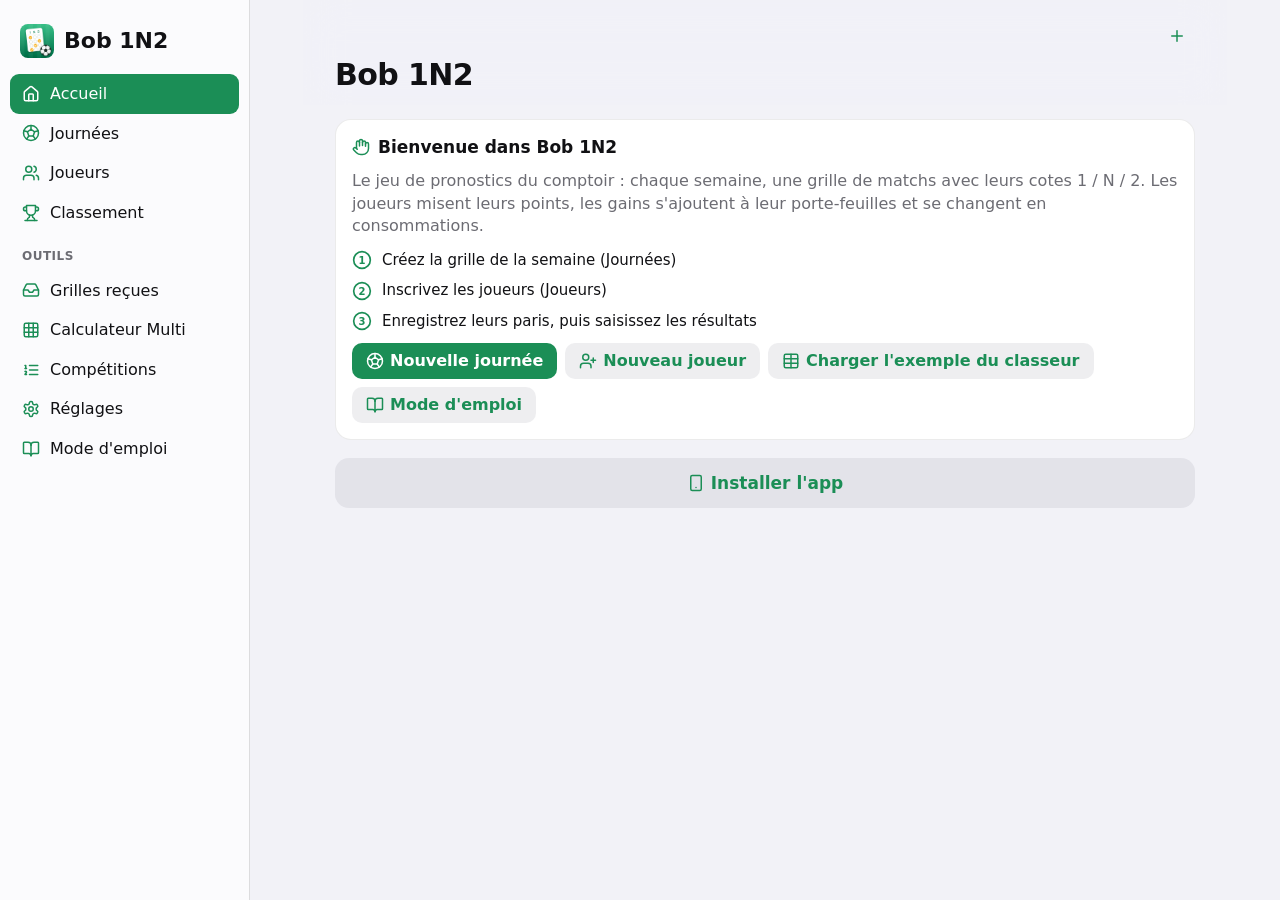
==== commit 91c6f6a2: "iPhone : l'icône ouvre Safari et une grille renvoyée s'ouvre directement dans le concours, comme l'a" ====
--- a/index.html
+++ b/index.html
@@ -11,6 +11,18 @@
   <meta name="apple-mobile-web-app-title" content="Bob 1N2">
   <title>Bob 1N2</title>
   <link rel="manifest" href="manifest.webmanifest">
+  <script>
+    // iPhone, iPad : l'icône de l'écran d'accueil ouvre Bob 1N2 dans Safari, avec sa mémoire. Une app
+    // web ouverte hors de Safari en aurait une à part, que les liens (grilles renvoyées par les
+    // joueurs, qui s'ouvrent toujours dans Safari) n'atteindraient pas.
+    (function () {
+      var ua = navigator.userAgent;
+      if (!/iPhone|iPad|iPod/.test(ua) && !(ua.indexOf('Macintosh') >= 0 && navigator.maxTouchPoints > 1)) return;
+      document.querySelector('link[rel="manifest"]').href = 'manifest-safari.webmanifest';
+      var capable = document.querySelector('meta[name="apple-mobile-web-app-capable"]');
+      if (capable) capable.remove();
+    })();
+  </script>
   <link rel="icon" type="image/png" sizes="32x32" href="icones/favicon-32.png">
   <link rel="apple-touch-icon" href="icones/icone-180.png">
   <link rel="stylesheet" href="css/app.css">
--- a/css/app.css
+++ b/css/app.css
@@ -720,9 +720,11 @@
 
 @media print {
   @page { size: A4; margin: 0; }
-  html, body { background: #fff !important; color: #000 !important; }
-  body > *:not(#impression) { display: none !important; }
-  #impression { display: block !important; }
+  /* Seulement pendant l'impression d'un document de l'app (impression.js) : sinon, la page s'imprime
+     comme elle est à l'écran. */
+  body.impression-en-cours { background: #fff !important; color: #000 !important; }
+  body.impression-en-cours > *:not(#impression) { display: none !important; }
+  body.impression-en-cours #impression { display: block !important; }
 }
 
 .page-a4 {
@@ -748,3 +750,8 @@
 .ligne.bleu, .bleu { color: var(--bleu); }
 .ligne.accent, .accent { color: var(--accent); }
 .ligne.secondaire, .secondaire { color: var(--texte-2); }
+
+/* Les encadrés colorés gardent un texte lisible : seule l'icône prend la couleur. */
+.encadre.orange, .encadre.rouge { color: var(--texte); }
+.encadre.orange > .icone { color: var(--orange); }
+.encadre.rouge > .icone { color: var(--rouge); }
